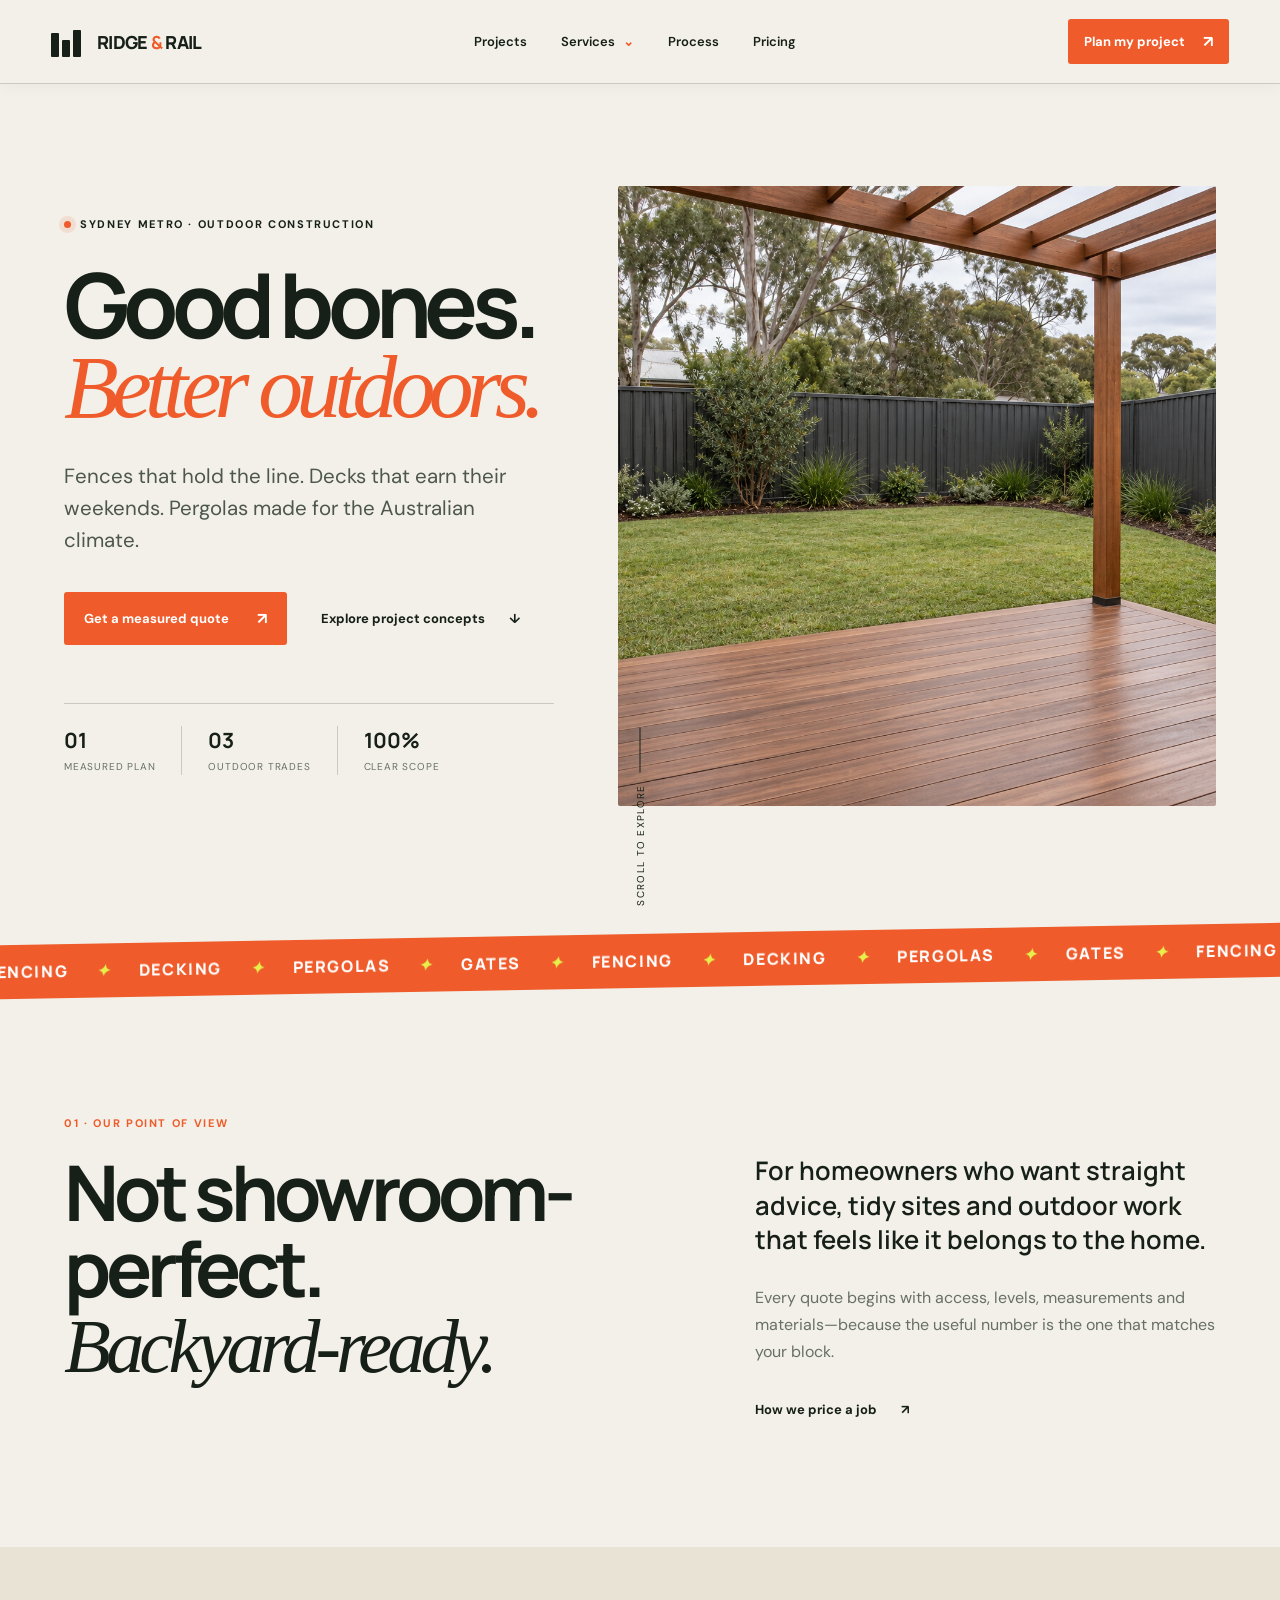
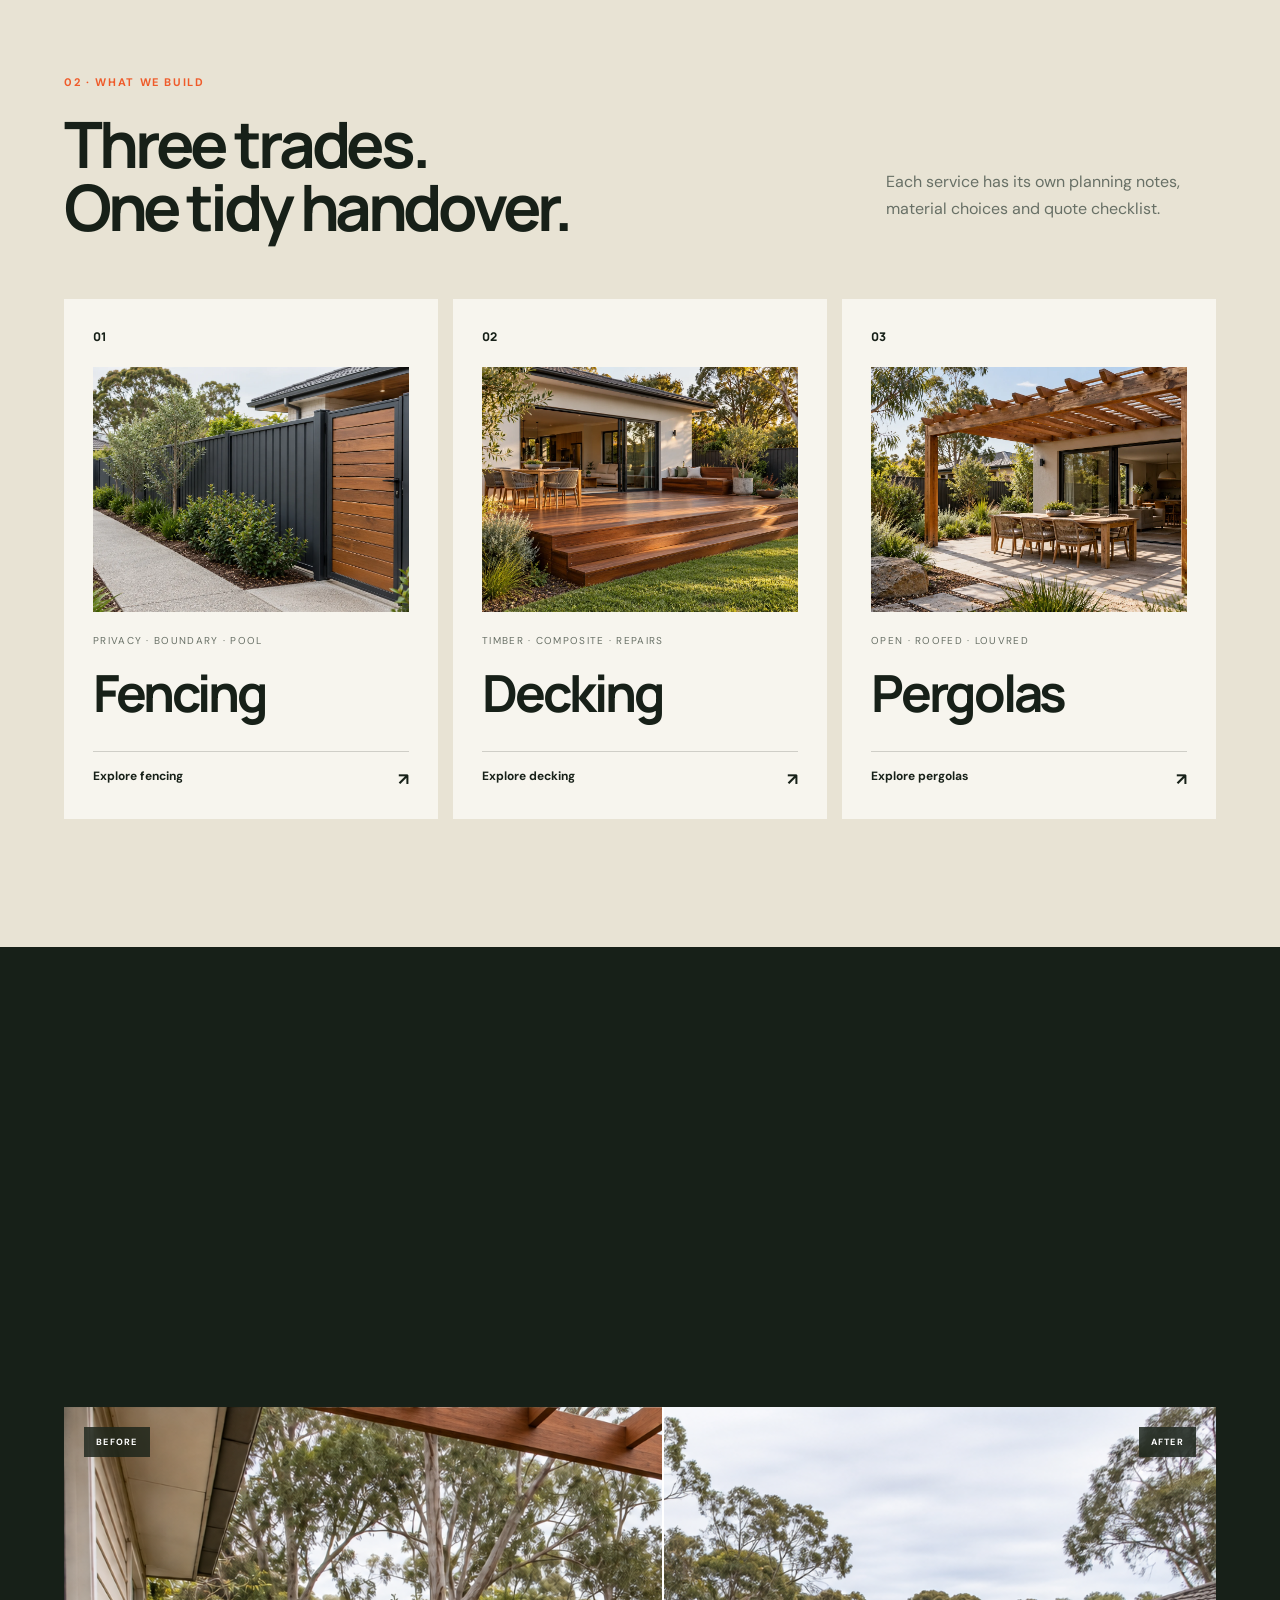
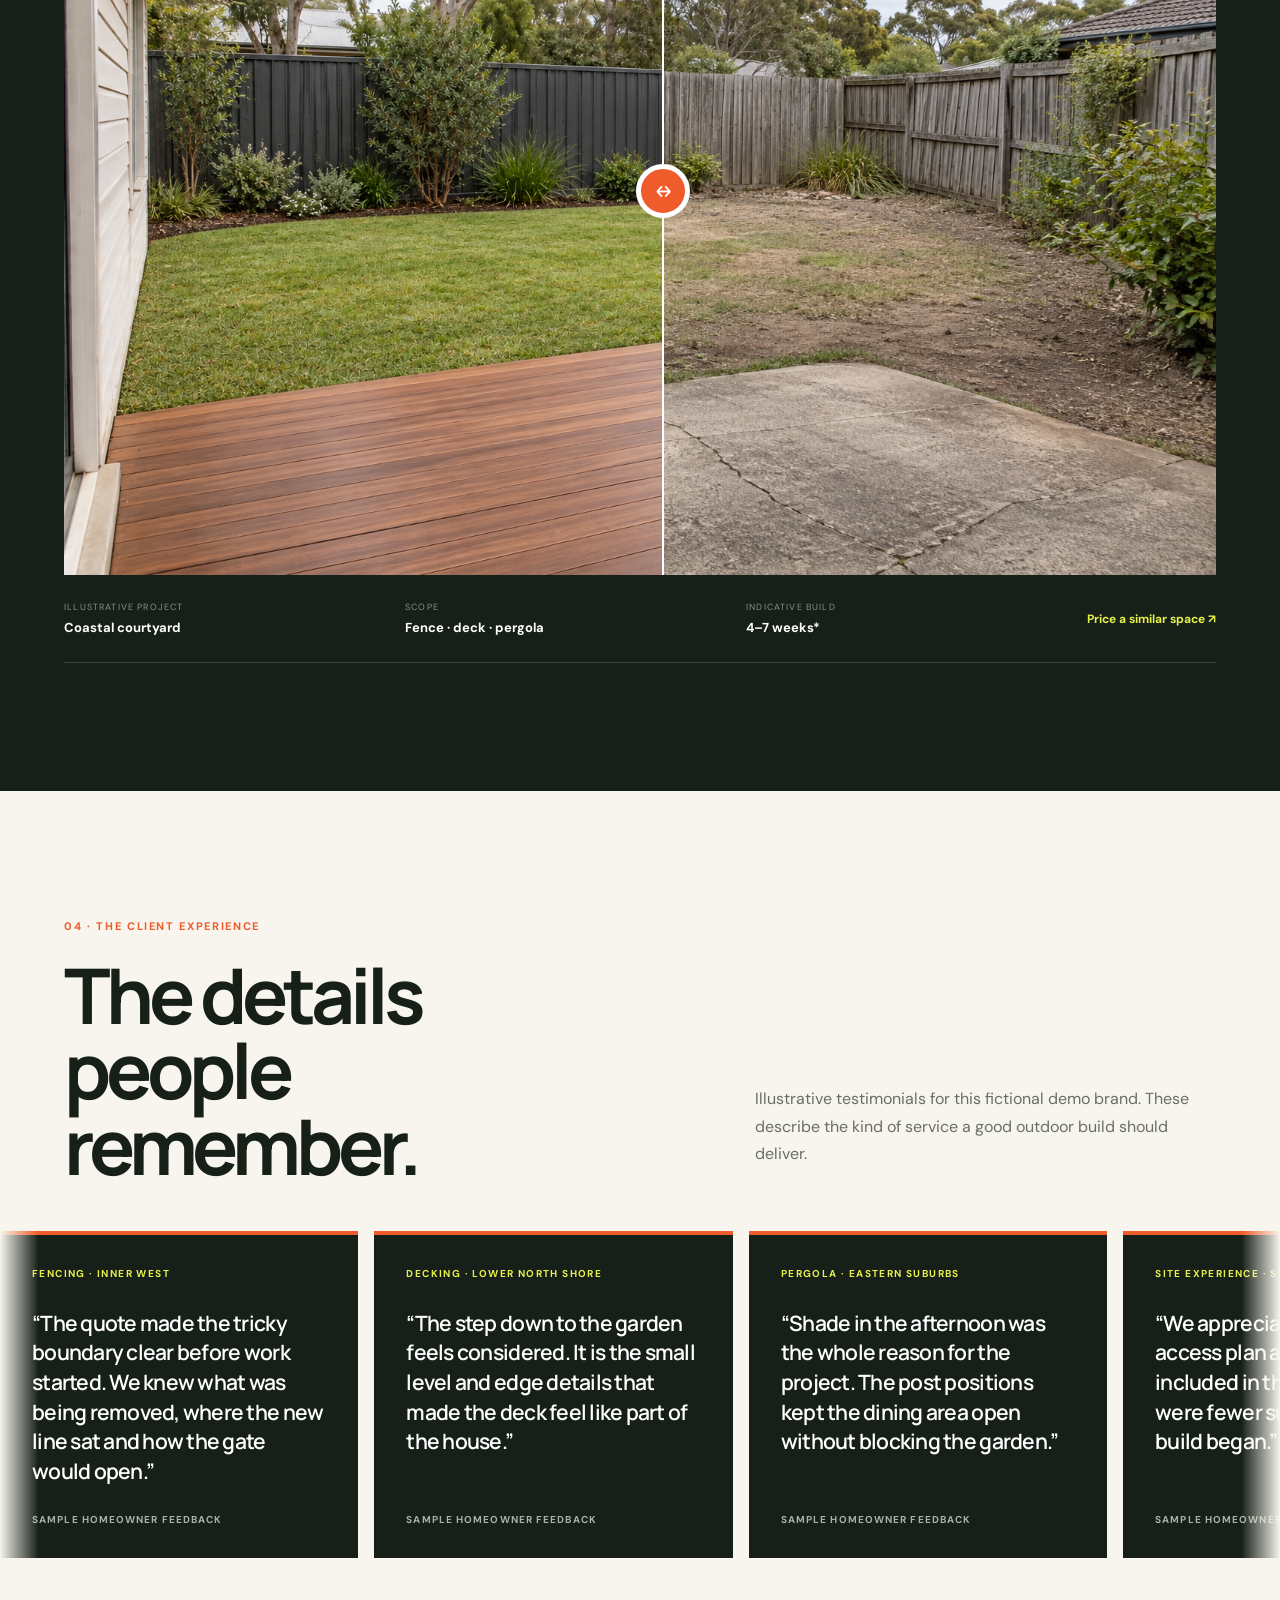
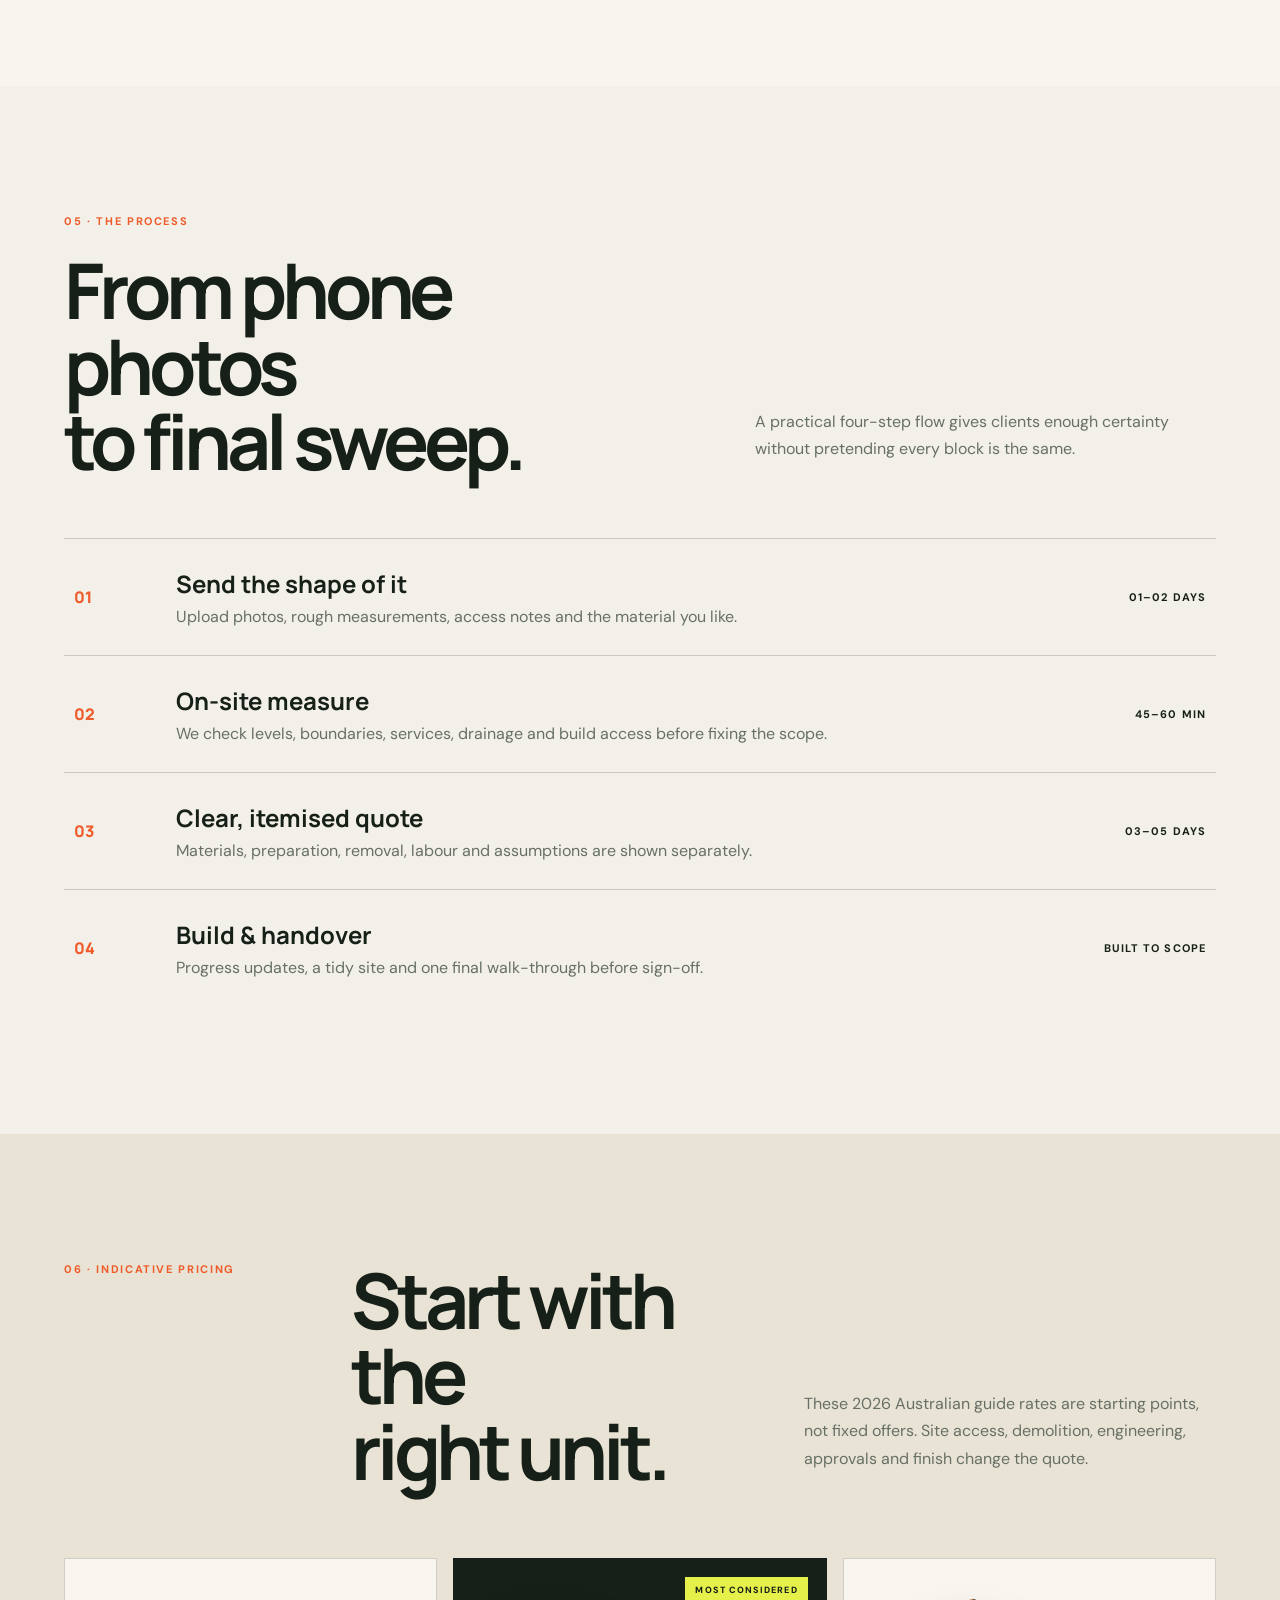
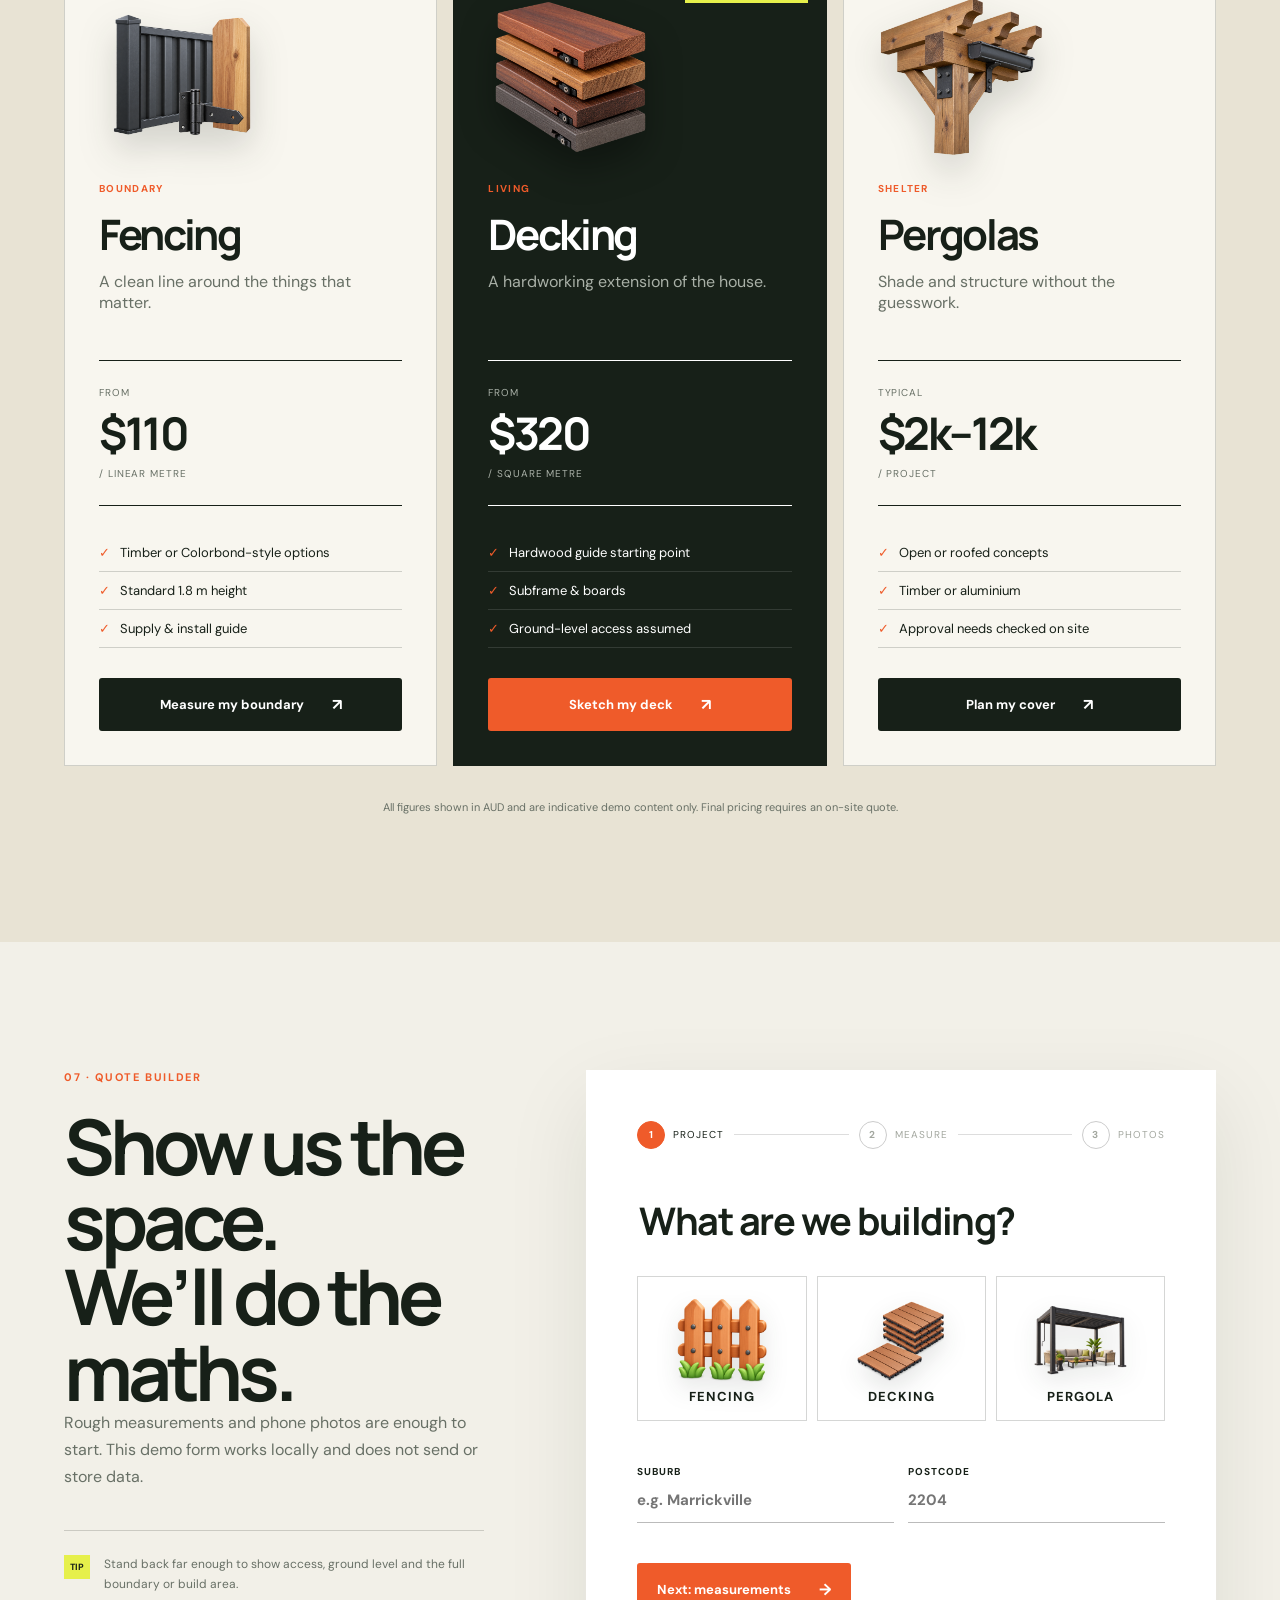
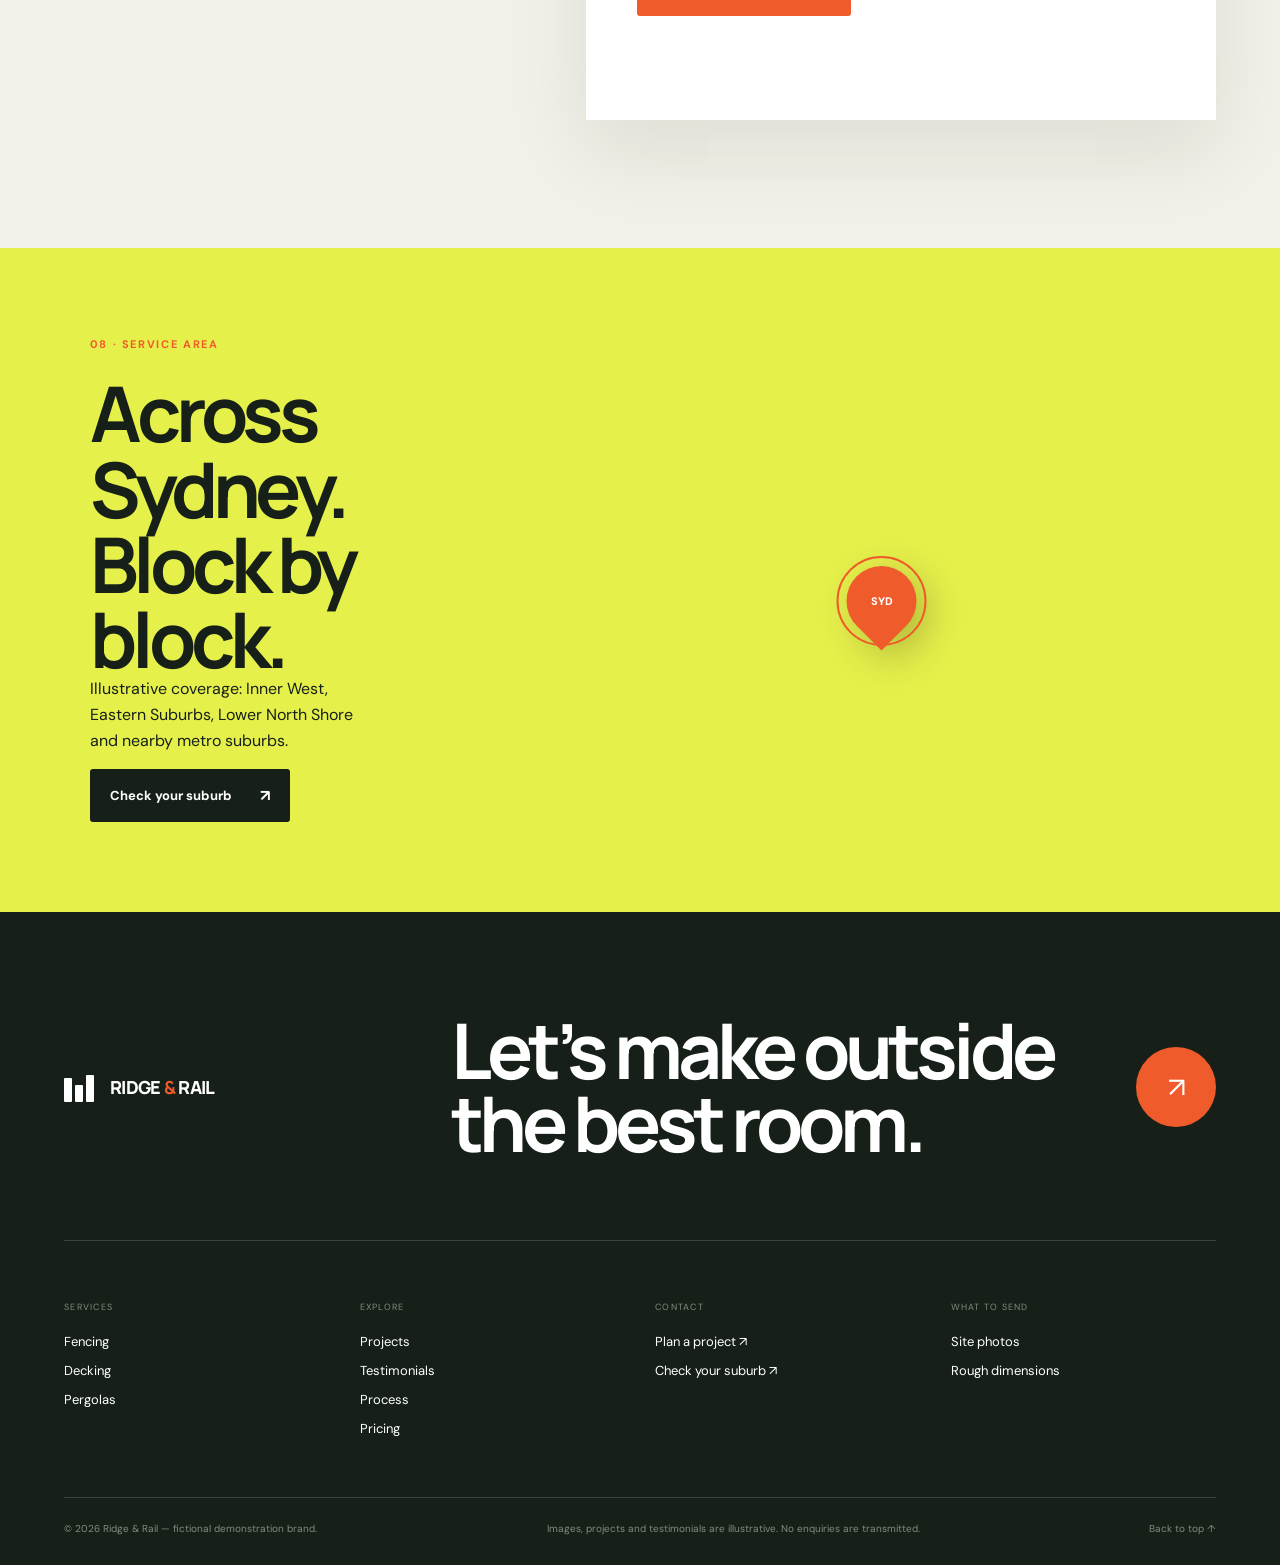
==== index.html @ 6cd7e32c "Publish Ridge and Rail static site" ====
<!doctype html>
<html lang="en-AU">
<head>
  <meta charset="utf-8">
  <meta name="viewport" content="width=device-width, initial-scale=1">
  <meta name="description" content="Ridge & Rail demo website for Australian fencing, decking and pergola contractors.">
  <title>Ridge & Rail — Outdoor Builds, Made Properly</title>
  <link rel="preconnect" href="https://fonts.googleapis.com">
  <link rel="preconnect" href="https://fonts.gstatic.com" crossorigin>
  <link href="https://fonts.googleapis.com/css2?family=DM+Sans:wght@400;500;600;700&family=Manrope:wght@500;600;700;800&display=swap" rel="stylesheet">
  <link rel="stylesheet" href="style.css?v=20261004">
</head>
<body>
  <header class="site-header" id="top">
    <a class="brand" href="#top" aria-label="Ridge and Rail home">
      <span class="brand-mark" aria-hidden="true"><i></i><i></i><i></i></span>
      <span>RIDGE <b>&</b> RAIL</span>
    </a>
    <button class="nav-toggle" type="button" aria-label="Open navigation" aria-expanded="false"><span></span><span></span></button>
    <nav class="main-nav" aria-label="Primary navigation">
      <a href="#work">Projects</a>
      <div class="nav-dropdown">
        <button class="dropdown-toggle" type="button" aria-expanded="false">Services <span>⌄</span></button>
        <div class="dropdown-menu">
          <a href="#services"><small>00</small><span>All services</span></a>
          <a href="services/fencing.html"><small>01</small><span>Fencing</span></a>
          <a href="services/decking.html"><small>02</small><span>Decking</span></a>
          <a href="services/pergolas.html"><small>03</small><span>Pergolas</span></a>
        </div>
      </div>
      <a href="#process">Process</a>
      <a href="#pricing">Pricing</a>
    </nav>
    <a class="button button-small header-cta" href="#quote">Plan my project <span>↗</span></a>
  </header>

  <main>
    <section class="hero section-pad">
      <div class="hero-copy" data-reveal>
        <p class="eyebrow"><span></span> Sydney metro · outdoor construction</p>
        <h1>Good bones.<br><em>Better outdoors.</em></h1>
        <p class="hero-lead">Fences that hold the line. Decks that earn their weekends. Pergolas made for the Australian climate.</p>
        <div class="hero-actions">
          <a class="button" href="#quote">Get a measured quote <span>↗</span></a>
          <a class="text-link" href="#work">Explore project concepts <span>↓</span></a>
        </div>
        <div class="trust-row" aria-label="Demo credentials">
          <div><strong>01</strong><span>measured plan</span></div>
          <div><strong>03</strong><span>outdoor trades</span></div>
          <div><strong>100%</strong><span>clear scope</span></div>
        </div>
      </div>

      <div class="hero-media" data-reveal>
        <img src="assets/backyard-after.png" alt="Finished timber deck, pergola and charcoal fence in an Australian backyard">
      </div>
      <div class="scroll-note" aria-hidden="true">Scroll to explore <i></i></div>
    </section>

    <section class="ticker" aria-label="Services ticker">
      <div class="ticker-track">
        <div class="ticker-group"><span>FENCING</span><i>✦</i><span>DECKING</span><i>✦</i><span>PERGOLAS</span><i>✦</i><span>GATES</span><i>✦</i></div>
        <div class="ticker-group" aria-hidden="true"><span>FENCING</span><i>✦</i><span>DECKING</span><i>✦</i><span>PERGOLAS</span><i>✦</i><span>GATES</span><i>✦</i></div>
        <div class="ticker-group" aria-hidden="true"><span>FENCING</span><i>✦</i><span>DECKING</span><i>✦</i><span>PERGOLAS</span><i>✦</i><span>GATES</span><i>✦</i></div>
        <div class="ticker-group" aria-hidden="true"><span>FENCING</span><i>✦</i><span>DECKING</span><i>✦</i><span>PERGOLAS</span><i>✦</i><span>GATES</span><i>✦</i></div>
        <div class="ticker-group" aria-hidden="true"><span>FENCING</span><i>✦</i><span>DECKING</span><i>✦</i><span>PERGOLAS</span><i>✦</i><span>GATES</span><i>✦</i></div>
        <div class="ticker-group" aria-hidden="true"><span>FENCING</span><i>✦</i><span>DECKING</span><i>✦</i><span>PERGOLAS</span><i>✦</i><span>GATES</span><i>✦</i></div>
      </div>
    </section>

    <section class="intro section-pad" id="about">
      <div class="section-label" data-reveal>01 · Our point of view</div>
      <div class="intro-grid">
        <h2 data-reveal>Not showroom-perfect.<br><em>Backyard-ready.</em></h2>
        <div data-reveal>
          <p class="large-copy">For homeowners who want straight advice, tidy sites and outdoor work that feels like it belongs to the home.</p>
          <p>Every quote begins with access, levels, measurements and materials—because the useful number is the one that matches your block.</p>
          <a class="text-link" href="#process">How we price a job <span>↗</span></a>
        </div>
      </div>
    </section>

    <section class="services section-pad" id="services">
      <div class="section-head" data-reveal>
        <div><span class="section-label">02 · What we build</span><h2>Three trades.<br>One tidy handover.</h2></div>
        <p>Each service has its own planning notes, material choices and quote checklist.</p>
      </div>
      <div class="service-grid">
        <a class="service-card service-fence" href="services/fencing.html" data-reveal>
          <span class="service-number">01</span>
          <img class="service-image" src="assets/detail-fencing-2026.webp" alt="Charcoal steel boundary fence and timber accent gate beside a landscaped path">
          <div><p>Privacy · boundary · pool</p><h3>Fencing</h3><span class="card-link">Explore fencing <b>↗</b></span></div>
        </a>
        <a class="service-card service-deck" href="services/decking.html" data-reveal>
          <span class="service-number">02</span>
          <img class="service-image" src="assets/detail-decking-2026.webp" alt="Finished hardwood deck with broad steps leading to a garden">
          <div><p>Timber · composite · repairs</p><h3>Decking</h3><span class="card-link">Explore decking <b>↗</b></span></div>
        </a>
        <a class="service-card service-pergola" href="services/pergolas.html" data-reveal>
          <span class="service-number">03</span>
          <img class="service-image" src="assets/detail-pergolas-2026.webp" alt="Open timber pergola shading an outdoor dining terrace">
          <div><p>Open · roofed · louvred</p><h3>Pergolas</h3><span class="card-link">Explore pergolas <b>↗</b></span></div>
        </a>
      </div>
    </section>

    <section class="transformation section-pad" id="work">
      <div class="section-head light" data-reveal>
        <div><span class="section-label">03 · Drag to compare</span><h2>One block.<br>More living.</h2></div>
        <p>Choose a project, then drag the handle to compare the same viewpoint.</p>
      </div>
      <div class="project-tabs" role="tablist" aria-label="Choose a transformation project" data-reveal>
        <button class="active" type="button" role="tab" aria-selected="true" data-project="0" data-before="assets/backyard-before.png" data-after="assets/backyard-after.png" data-before-alt="Backyard before outdoor renovation" data-after-alt="Backyard after new deck, pergola and fence" data-title="Coastal courtyard" data-scope="Fence · deck · pergola" data-time="4–7 weeks*"><span>01</span>Coastal courtyard</button>
        <button type="button" role="tab" aria-selected="false" data-project="1" data-before="assets/courtyard-before.png" data-after="assets/courtyard-after.png" data-before-alt="Narrow side courtyard before renovation" data-after-alt="Narrow side courtyard after a deck, pergola and new fence" data-title="Narrow-lot retreat" data-scope="Deck · fence · pergola" data-time="3–5 weeks*"><span>02</span>Narrow-lot retreat</button>
        <button type="button" role="tab" aria-selected="false" data-project="2" data-before="assets/front-boundary-before.png" data-after="assets/front-boundary-after.png" data-before-alt="Tired front boundary before renovation" data-after-alt="Front boundary after a new slat fence, timber gate and entry arbour" data-title="Front boundary reset" data-scope="Fence · gate · entry arbour" data-time="2–4 weeks*"><span>03</span>Front boundary reset</button>
      </div>
      <div class="compare" data-compare data-reveal style="--position:52%" role="group" aria-label="Before and after project comparison">
        <img class="compare-before" src="assets/backyard-before.png" alt="Backyard before outdoor renovation">
        <div class="compare-after"><img src="assets/backyard-after.png" alt="Backyard after new deck, pergola and fence"></div>
        <span class="compare-label before-label">Before</span>
        <span class="compare-label after-label">After</span>
        <div class="compare-line" aria-hidden="true"><span>↔</span></div>
        <input type="range" min="0" max="100" value="52" aria-label="Move to compare before and after images">
      </div>
      <div class="project-meta" data-reveal>
        <div><span>Illustrative project</span><strong data-project-title>Coastal courtyard</strong></div>
        <div><span>Scope</span><strong data-project-scope>Fence · deck · pergola</strong></div>
        <div><span>Indicative build</span><strong data-project-time>4–7 weeks*</strong></div>
        <a href="#quote">Price a similar space ↗</a>
      </div>
    </section>

    <section class="testimonials section-pad" id="testimonials" aria-labelledby="testimonials-title">
      <div class="section-head" data-reveal>
        <div><span class="section-label">04 · The client experience</span><h2 id="testimonials-title">The details people<br>remember.</h2></div>
        <p>Illustrative testimonials for this fictional demo brand. These describe the kind of service a good outdoor build should deliver.</p>
      </div>
      <div class="testimonial-window" data-reveal>
        <div class="testimonial-track">
          <div class="testimonial-group">
            <article class="testimonial-card"><span>Fencing · Inner West</span><blockquote>“The quote made the tricky boundary clear before work started. We knew what was being removed, where the new line sat and how the gate would open.”</blockquote><b>Sample homeowner feedback</b></article>
            <article class="testimonial-card"><span>Decking · Lower North Shore</span><blockquote>“The step down to the garden feels considered. It is the small level and edge details that made the deck feel like part of the house.”</blockquote><b>Sample homeowner feedback</b></article>
            <article class="testimonial-card"><span>Pergola · Eastern Suburbs</span><blockquote>“Shade in the afternoon was the whole reason for the project. The post positions kept the dining area open without blocking the garden.”</blockquote><b>Sample homeowner feedback</b></article>
            <article class="testimonial-card"><span>Site experience · Sydney</span><blockquote>“We appreciated having the access plan and clean-up included in the scope. There were fewer surprises once the build began.”</blockquote><b>Sample homeowner feedback</b></article>
          </div>
          <div class="testimonial-group" aria-hidden="true">
            <article class="testimonial-card"><span>Fencing · Inner West</span><blockquote>“The quote made the tricky boundary clear before work started. We knew what was being removed, where the new line sat and how the gate would open.”</blockquote><b>Sample homeowner feedback</b></article>
            <article class="testimonial-card"><span>Decking · Lower North Shore</span><blockquote>“The step down to the garden feels considered. It is the small level and edge details that made the deck feel like part of the house.”</blockquote><b>Sample homeowner feedback</b></article>
            <article class="testimonial-card"><span>Pergola · Eastern Suburbs</span><blockquote>“Shade in the afternoon was the whole reason for the project. The post positions kept the dining area open without blocking the garden.”</blockquote><b>Sample homeowner feedback</b></article>
            <article class="testimonial-card"><span>Site experience · Sydney</span><blockquote>“We appreciated having the access plan and clean-up included in the scope. There were fewer surprises once the build began.”</blockquote><b>Sample homeowner feedback</b></article>
          </div>
        </div>
      </div>
    </section>

    <section class="process section-pad" id="process">
      <div class="section-head" data-reveal>
        <div><span class="section-label">05 · The process</span><h2>From phone photos<br>to final sweep.</h2></div>
        <p>A practical four-step flow gives clients enough certainty without pretending every block is the same.</p>
      </div>
      <ol class="process-list">
        <li data-reveal><span>01</span><div><h3>Send the shape of it</h3><p>Upload photos, rough measurements, access notes and the material you like.</p></div><b>01–02 days</b></li>
        <li data-reveal><span>02</span><div><h3>On-site measure</h3><p>We check levels, boundaries, services, drainage and build access before fixing the scope.</p></div><b>45–60 min</b></li>
        <li data-reveal><span>03</span><div><h3>Clear, itemised quote</h3><p>Materials, preparation, removal, labour and assumptions are shown separately.</p></div><b>03–05 days</b></li>
        <li data-reveal><span>04</span><div><h3>Build & handover</h3><p>Progress updates, a tidy site and one final walk-through before sign-off.</p></div><b>Built to scope</b></li>
      </ol>
    </section>

    <section class="pricing section-pad" id="pricing">
      <div class="pricing-intro" data-reveal>
        <span class="section-label">06 · Indicative pricing</span>
        <h2>Start with the<br>right unit.</h2>
        <p>These 2026 Australian guide rates are starting points, not fixed offers. Site access, demolition, engineering, approvals and finish change the quote.</p>
      </div>
      <div class="price-grid">
        <article class="price-card" data-reveal>
          <img class="price-image" src="assets/price-fencing.png" alt="Steel and timber fencing material samples">
          <p class="plan-kicker">Boundary</p><h3>Fencing</h3><p class="plan-note">A clean line around the things that matter.</p>
          <div class="price"><small>from</small><strong>$110</strong><span>/ linear metre</span></div>
          <ul><li>Timber or Colorbond-style options</li><li>Standard 1.8 m height</li><li>Supply & install guide</li></ul>
          <a class="button button-dark" href="#quote">Measure my boundary <span>↗</span></a>
        </article>
        <article class="price-card featured" data-reveal>
          <div class="popular">Most considered</div>
          <img class="price-image" src="assets/price-decking.png" alt="Stacked hardwood and composite decking samples">
          <p class="plan-kicker">Living</p><h3>Decking</h3><p class="plan-note">A hardworking extension of the house.</p>
          <div class="price"><small>from</small><strong>$320</strong><span>/ square metre</span></div>
          <ul><li>Hardwood guide starting point</li><li>Subframe & boards</li><li>Ground-level access assumed</li></ul>
          <a class="button" href="#quote">Sketch my deck <span>↗</span></a>
        </article>
        <article class="price-card" data-reveal>
          <img class="price-image" src="assets/price-pergola.png" alt="Timber pergola joint and gutter detail">
          <p class="plan-kicker">Shelter</p><h3>Pergolas</h3><p class="plan-note">Shade and structure without the guesswork.</p>
          <div class="price"><small>typical</small><strong>$2k–12k</strong><span>/ project</span></div>
          <ul><li>Open or roofed concepts</li><li>Timber or aluminium</li><li>Approval needs checked on site</li></ul>
          <a class="button button-dark" href="#quote">Plan my cover <span>↗</span></a>
        </article>
      </div>
      <p class="pricing-footnote">All figures shown in AUD and are indicative demo content only. Final pricing requires an on-site quote.</p>
    </section>

    <section class="quote section-pad" id="quote">
      <div class="quote-copy" data-reveal>
        <span class="section-label">07 · Quote builder</span>
        <h2>Show us the space.<br>We’ll do the maths.</h2>
        <p>Rough measurements and phone photos are enough to start. This demo form works locally and does not send or store data.</p>
        <div class="quote-tip"><span>TIP</span><p>Stand back far enough to show access, ground level and the full boundary or build area.</p></div>
      </div>
      <form class="quote-form" data-multistep novalidate>
        <div class="form-progress"><button type="button" class="active" data-go="0"><b>1</b><span>Project</span></button><i></i><button type="button" data-go="1"><b>2</b><span>Measure</span></button><i></i><button type="button" data-go="2"><b>3</b><span>Photos</span></button></div>
        <fieldset class="form-step active" data-step="0">
          <legend>What are we building?</legend>
          <div class="choice-grid">
            <label><input type="checkbox" name="service" value="Fencing"><img class="choice-icon" src="assets/choice-fencing.png" alt=""><b>Fencing</b></label>
            <label><input type="checkbox" name="service" value="Decking"><img class="choice-icon" src="assets/choice-decking.png" alt=""><b>Decking</b></label>
            <label><input type="checkbox" name="service" value="Pergola"><img class="choice-icon" src="assets/choice-pergola.png" alt=""><b>Pergola</b></label>
          </div>
          <div class="field-row"><label>Suburb<input type="text" name="suburb" placeholder="e.g. Marrickville"></label><label>Postcode<input type="text" name="postcode" inputmode="numeric" placeholder="2204"></label></div>
          <button class="button next-step" type="button">Next: measurements <span>→</span></button>
        </fieldset>
        <fieldset class="form-step" data-step="1">
          <legend>Rough dimensions are perfect.</legend>
          <div class="field-row"><label>Length<input type="number" name="length" min="0" placeholder="12"><small>metres</small></label><label>Width / height<input type="number" name="width" min="0" placeholder="4"><small>metres</small></label></div>
          <label>Site access<select name="access"><option>Choose one</option><option>Clear side access</option><option>Narrow side access</option><option>Through the home</option><option>Not sure</option></select></label>
          <div class="form-actions"><button class="back-step" type="button">← Back</button><button class="button next-step" type="button">Next: photos <span>→</span></button></div>
        </fieldset>
        <fieldset class="form-step" data-step="2">
          <legend>Add photos & contact details.</legend>
          <label class="dropzone"><input type="file" accept="image/*" multiple data-upload><span>＋</span><b>Drop site photos here</b><small>or tap to browse · JPG/PNG</small></label>
          <div class="upload-preview" aria-live="polite"></div>
          <div class="field-row"><label>Name<input type="text" name="name" placeholder="Your name"></label><label>Phone<input type="tel" name="phone" placeholder="04xx xxx xxx"></label></div>
          <label>Email<input type="email" name="email" placeholder="name@email.com"></label>
          <label>Anything we should know?<textarea name="notes" rows="3" placeholder="Old fence removal, preferred material, timing…"></textarea></label>
          <div class="form-actions"><button class="back-step" type="button">← Back</button><button class="button" type="submit">Build my quote brief <span>↗</span></button></div>
        </fieldset>
        <div class="form-success" hidden><span>✓</span><h3>Quote brief ready.</h3><p>In a live website this would route the photos and measurements to the contractor’s inbox or CRM.</p><button type="button" class="text-link reset-form">Start another <span>↗</span></button></div>
      </form>
    </section>

    <section class="map-strip" aria-label="Demo service area map">
      <div class="map-copy"><span class="section-label">08 · Service area</span><h2>Across Sydney.<br>Block by block.</h2><p>Illustrative coverage: Inner West, Eastern Suburbs, Lower North Shore and nearby metro suburbs.</p><a class="button button-dark" href="#quote">Check your suburb <span>↗</span></a></div>
      <iframe title="Map of Sydney, New South Wales" src="https://www.openstreetmap.org/export/embed.html?bbox=150.858%2C-34.025%2C151.315%2C-33.705&amp;layer=mapnik&amp;marker=-33.8688%2C151.2093" loading="lazy"></iframe>
      <div class="map-pin" aria-hidden="true"><i></i><span>SYD</span></div>
    </section>
  </main>

  <footer>
    <div class="footer-top"><a class="brand footer-brand" href="#top"><span class="brand-mark"><i></i><i></i><i></i></span><span>RIDGE <b>&</b> RAIL</span></a><h2>Let’s make outside<br>the best room.</h2><a class="round-link" href="#quote" aria-label="Start a quote">↗</a></div>
    <div class="footer-grid"><div><span>Services</span><a href="services/fencing.html">Fencing</a><a href="services/decking.html">Decking</a><a href="services/pergolas.html">Pergolas</a></div><div><span>Explore</span><a href="#work">Projects</a><a href="#testimonials">Testimonials</a><a href="#process">Process</a><a href="#pricing">Pricing</a></div><div><span>Contact</span><a href="#quote">Plan a project ↗</a><a href="#quote">Check your suburb ↗</a></div><div><span>What to send</span><a href="#quote">Site photos</a><a href="#quote">Rough dimensions</a></div></div>
    <div class="footer-bottom"><p>© 2026 Ridge & Rail — fictional demonstration brand.</p><p>Images, projects and testimonials are illustrative. No enquiries are transmitted.</p><a href="#top">Back to top ↑</a></div>
  </footer>
  <script src="script.js?v=20261004"></script>
</body>
</html>
---- style.css ----
:root{--ink:#172018;--paper:#f2f0e8;--cream:#e8e3d4;--orange:#ef5b2a;--yellow:#e6f04b;--muted:#687066;--line:rgba(23,32,24,.18);--display:'Manrope',sans-serif;--body:'DM Sans',sans-serif}
*{box-sizing:border-box}html{scroll-behavior:smooth}body{margin:0;background:var(--paper);color:var(--ink);font-family:var(--body);overflow-x:hidden}body::selection{background:var(--yellow);color:var(--ink)}a{color:inherit;text-decoration:none}button,input,select,textarea{font:inherit}img{display:block;max-width:100%}.demo-ribbon{height:30px;display:grid;place-items:center;background:var(--ink);color:#fff;font-size:10px;letter-spacing:.16em;text-transform:uppercase}.site-header{height:84px;padding:0 clamp(20px,4vw,64px);display:flex;align-items:center;justify-content:space-between;border-bottom:1px solid var(--line);position:relative;z-index:30;background:rgba(242,240,232,.92);backdrop-filter:blur(14px)}.brand{display:flex;align-items:center;gap:12px;font-family:var(--display);font-size:18px;font-weight:800;letter-spacing:-.04em}.brand b{color:var(--orange)}.brand-mark{width:34px;height:30px;display:flex;align-items:flex-end;gap:3px}.brand-mark i{display:block;width:8px;background:var(--ink);border-radius:1px}.brand-mark i:nth-child(1){height:24px}.brand-mark i:nth-child(2){height:17px}.brand-mark i:nth-child(3){height:27px}.main-nav{display:flex;gap:34px;font-size:13px;font-weight:600}.main-nav a{position:relative}.main-nav a::after{content:"";position:absolute;height:1px;left:0;right:100%;bottom:-6px;background:currentColor;transition:.3s}.main-nav a:hover::after{right:0}.button{border:0;display:inline-flex;align-items:center;justify-content:center;gap:28px;background:var(--orange);color:#fff;padding:16px 20px;border-radius:3px;font-weight:700;font-size:13px;cursor:pointer;transition:transform .25s,box-shadow .25s,background .25s}.button span{font-size:16px}.button:hover{transform:translateY(-3px);box-shadow:0 12px 30px rgba(239,91,42,.2)}.button-small{padding:12px 16px;gap:18px}.button-dark{background:var(--ink)}.text-link{display:inline-flex;gap:24px;align-items:center;font-weight:700;font-size:13px;border:0;background:none;cursor:pointer;padding:0}.text-link span{transition:transform .25s}.text-link:hover span{transform:translate(4px,-2px)}.nav-toggle{display:none}.section-pad{padding:clamp(80px,10vw,150px) clamp(20px,5vw,80px)}.hero{min-height:calc(100svh - 114px);display:grid;grid-template-columns:.9fr 1.1fr;gap:5vw;position:relative;padding-top:clamp(60px,8vw,120px)}.hero-copy{align-self:center;max-width:660px}.eyebrow,.section-label{font-size:11px;text-transform:uppercase;letter-spacing:.15em;font-weight:700}.eyebrow{display:flex;align-items:center;gap:9px}.eyebrow span{width:7px;height:7px;background:var(--orange);border-radius:50%;box-shadow:0 0 0 5px rgba(239,91,42,.12)}h1,h2,h3,p{margin-top:0}h1,h2,h3{font-family:var(--display)}h1{font-size:clamp(54px,7vw,112px);line-height:.88;letter-spacing:-.075em;margin:34px 0}h1 em,h2 em{font-family:Georgia,serif;font-weight:400}h1 em{color:var(--orange)}.hero-lead{max-width:530px;font-size:clamp(17px,1.6vw,22px);line-height:1.55;color:#4e574d}.hero-actions{display:flex;align-items:center;gap:34px;margin-top:36px}.trust-row{display:flex;margin-top:58px;border-top:1px solid var(--line);padding-top:22px}.trust-row div{padding-right:26px;margin-right:26px;border-right:1px solid var(--line)}.trust-row div:last-child{border:0}.trust-row strong{font-family:var(--display);font-size:21px;display:block}.trust-row span{font-size:10px;text-transform:uppercase;letter-spacing:.08em;color:var(--muted)}.hero-media{position:relative;min-height:620px}.hero-media>img{width:100%;height:100%;object-fit:cover;border-radius:2px;filter:saturate(.88)}.video-placeholder{position:absolute;left:-42px;bottom:28px;width:min(360px,70%);background:var(--ink);color:#fff;padding:18px;display:grid;grid-template-columns:auto 1fr auto;gap:14px;align-items:center;box-shadow:0 25px 70px rgba(0,0,0,.28)}.video-placeholder .pulse-dot{width:8px;height:8px;background:var(--yellow);border-radius:50%;animation:pulse 2s infinite}.video-placeholder b,.video-placeholder small{display:block}.video-placeholder b{font-size:11px;letter-spacing:.14em}.video-placeholder small{font-size:10px;color:#a9b0a7;margin-top:4px}.video-placeholder button{border:1px solid rgba(255,255,255,.3);background:transparent;color:#fff;width:38px;height:38px;border-radius:50%;cursor:pointer}.hero-stamp{position:absolute;right:-25px;top:40px;background:var(--yellow);width:105px;height:105px;border-radius:50%;display:grid;place-items:center;transform:rotate(8deg);box-shadow:0 12px 30px rgba(0,0,0,.12)}.hero-stamp span{font-size:8px;letter-spacing:.14em;position:absolute;top:20px}.hero-stamp b{font-size:33px;letter-spacing:-.08em}.scroll-note{position:absolute;left:50%;bottom:22px;display:flex;align-items:center;gap:12px;font-size:10px;text-transform:uppercase;letter-spacing:.13em;transform:rotate(-90deg);transform-origin:left}.scroll-note i{width:45px;height:1px;background:var(--ink)}@keyframes pulse{50%{box-shadow:0 0 0 8px rgba(230,240,75,.15)}}.ticker{background:var(--orange);color:#fff;overflow:hidden;padding:16px 0;transform:rotate(-1deg);width:102%;margin-left:-1%}.ticker-track{white-space:nowrap;width:max-content;display:flex;gap:28px;align-items:center;animation:ticker 22s linear infinite;font-family:var(--display);font-size:16px;font-weight:800;letter-spacing:.1em}.ticker-track i{color:var(--yellow)}@keyframes ticker{to{transform:translateX(-50%)}}.section-label{display:block;color:var(--orange);margin-bottom:24px}.intro-grid,.section-head{display:grid;grid-template-columns:1.1fr .9fr;gap:10vw}.intro h2,.section-head h2,.quote h2,.pricing h2,.map-strip h2{font-size:clamp(44px,6vw,86px);line-height:.98;letter-spacing:-.065em;margin:0}.large-copy{font-family:var(--display);font-weight:600;font-size:clamp(21px,2vw,29px);line-height:1.35}.intro-grid>div>p:not(.large-copy),.section-head>p,.pricing-intro>p,.quote-copy>p{color:var(--muted);line-height:1.7;max-width:580px}.intro-grid .text-link{margin-top:20px}.services{background:var(--cream)}.section-head{align-items:end;margin-bottom:60px}.section-head>p{justify-self:end}.service-grid{display:grid;grid-template-columns:repeat(3,1fr);gap:15px}.service-card{min-height:520px;background:#f7f5ee;padding:28px;display:flex;flex-direction:column;justify-content:space-between;position:relative;overflow:hidden;border:1px solid transparent;transition:.35s}.service-card:hover{transform:translateY(-8px);border-color:var(--orange);box-shadow:0 25px 60px rgba(23,32,24,.1)}.service-number{font-family:var(--display);font-size:12px;font-weight:800}.service-card p{font-size:10px;text-transform:uppercase;letter-spacing:.13em;color:var(--muted)}.service-card h3{font-size:clamp(38px,4vw,60px);letter-spacing:-.06em;margin:0 0 24px}.card-link{display:flex;justify-content:space-between;border-top:1px solid var(--line);padding-top:16px;font-size:12px;font-weight:700}.card-link b{font-size:17px}.service-art{height:210px;display:flex;align-items:flex-end;justify-content:center;gap:6px;perspective:600px}.service-art i{width:13%;height:85%;background:var(--ink);box-shadow:inset 2px 0 rgba(255,255,255,.16);transform:rotateY(-10deg);transition:.35s}.service-card:hover .service-art i:nth-child(even){transform:rotateY(10deg) translateY(-8px)}.deck-art{align-items:center;transform:rotate(-10deg)}.deck-art i{width:18%;height:160px;background:#a35f33}.pergola-art{position:relative;align-items:flex-start;gap:16px}.pergola-art i{width:8%;height:180px;background:#87502c}.pergola-art i:last-child{position:absolute;top:0;width:75%;height:18px;transform:rotate(0)}.transformation{background:var(--ink);color:#fff}.section-head.light>p{color:#aab1a8}.compare{position:relative;aspect-ratio:16/9;max-height:760px;overflow:hidden;background:#333;user-select:none}.compare img{width:100%;height:100%;object-fit:cover}.compare-before{position:absolute;inset:0}.compare-after{position:absolute;inset:0;clip-path:inset(0 calc(100% - var(--position)) 0 0)}.compare-line{position:absolute;left:var(--position);top:0;bottom:0;width:2px;background:white;transform:translateX(-1px);pointer-events:none}.compare-line span{position:absolute;top:50%;left:50%;width:54px;height:54px;background:var(--orange);border:5px solid #fff;border-radius:50%;display:grid;place-items:center;transform:translate(-50%,-50%);font-weight:700}.compare input{position:absolute;inset:0;width:100%;height:100%;opacity:0;cursor:ew-resize}.compare-label{position:absolute;top:20px;background:rgba(23,32,24,.78);backdrop-filter:blur(8px);padding:9px 12px;text-transform:uppercase;font-size:9px;letter-spacing:.14em;font-weight:700}.before-label{left:20px}.after-label{right:20px}.project-meta{display:grid;grid-template-columns:repeat(3,1fr) auto;gap:24px;align-items:center;padding:26px 0;border-bottom:1px solid rgba(255,255,255,.16)}.project-meta span,.project-meta strong{display:block}.project-meta span{font-size:9px;text-transform:uppercase;letter-spacing:.13em;color:#899086;margin-bottom:6px}.project-meta strong{font-size:13px}.project-meta a{color:var(--yellow);font-size:12px;font-weight:700}.process-list{list-style:none;padding:0;margin:10px 0 0}.process-list li{display:grid;grid-template-columns:70px 1fr auto;gap:32px;align-items:center;border-top:1px solid var(--line);padding:28px 10px;transition:.3s}.process-list li:hover{padding-left:25px;background:var(--cream)}.process-list>li>span{font-family:var(--display);font-weight:800;color:var(--orange)}.process-list h3{font-size:24px;margin:0 0 6px}.process-list p{color:var(--muted);margin:0}.process-list li>b{font-size:11px;text-transform:uppercase;letter-spacing:.1em}.pricing{background:var(--cream)}.pricing-intro{display:grid;grid-template-columns:.6fr 1fr 1fr;gap:40px;align-items:end;margin-bottom:70px}.pricing-intro .section-label{align-self:start}.price-grid{display:grid;grid-template-columns:repeat(3,1fr);gap:16px;align-items:stretch}.price-card{background:#f8f6ef;padding:34px;min-height:620px;display:flex;flex-direction:column;position:relative;border:1px solid var(--line)}.price-card.featured{background:var(--ink);color:#fff;transform:translateY(-16px);border-color:var(--ink)}.popular{position:absolute;top:18px;right:18px;background:var(--yellow);color:var(--ink);padding:7px 10px;font-size:9px;text-transform:uppercase;letter-spacing:.12em;font-weight:800}.price-icon{height:120px;margin-bottom:32px;display:flex;gap:5px;align-items:flex-end}.price-icon i{display:block;background:var(--orange)}.fence-icon i{width:22px;height:100px}.fence-icon i:nth-child(2){height:78px}.deck-icon{align-items:center}.deck-icon i{height:22px;width:100px;transform:rotate(-12deg)}.roof-icon{align-items:flex-start;position:relative}.roof-icon i{height:12px;width:120px}.roof-icon i:last-child{height:90px;width:12px;position:absolute;left:20px;top:5px}.plan-kicker{font-size:10px;text-transform:uppercase;letter-spacing:.13em;color:var(--orange);font-weight:700}.price-card h3{font-size:42px;letter-spacing:-.055em;margin:0 0 8px}.plan-note{color:var(--muted);min-height:45px}.featured .plan-note{color:#a9b0a7}.price{margin:28px 0;padding:25px 0;border-top:1px solid currentColor;border-bottom:1px solid currentColor}.price small,.price span{display:block;color:var(--muted);font-size:10px;text-transform:uppercase;letter-spacing:.09em}.featured .price small,.featured .price span{color:#a9b0a7}.price strong{font-family:var(--display);display:block;font-size:45px;letter-spacing:-.055em;margin:3px 0}.price-card ul{list-style:none;padding:0;margin:0 0 30px;flex:1}.price-card li{font-size:13px;padding:10px 0;border-bottom:1px solid var(--line)}.featured li{border-color:rgba(255,255,255,.12)}.price-card li::before{content:"✓";color:var(--orange);margin-right:10px}.pricing-footnote{text-align:center;color:var(--muted);font-size:11px;margin:34px auto 0}.quote{display:grid;grid-template-columns:.8fr 1.2fr;gap:8vw}.quote-tip{display:grid;grid-template-columns:auto 1fr;gap:14px;border-top:1px solid var(--line);padding-top:24px;margin-top:40px}.quote-tip span{background:var(--yellow);font-size:9px;font-weight:800;height:max-content;padding:6px}.quote-tip p{font-size:12px;color:var(--muted);line-height:1.6}.quote-form{background:#fff;padding:clamp(24px,4vw,54px);box-shadow:0 30px 80px rgba(23,32,24,.09);min-height:650px}.form-progress{display:flex;align-items:center;margin-bottom:45px}.form-progress button{border:0;background:none;padding:0;display:flex;align-items:center;gap:8px;color:#a3a79f;font-size:10px;text-transform:uppercase;letter-spacing:.1em}.form-progress button b{width:28px;height:28px;border:1px solid #ccc;border-radius:50%;display:grid;place-items:center}.form-progress button.active{color:var(--ink)}.form-progress button.active b{background:var(--orange);border-color:var(--orange);color:#fff}.form-progress i{height:1px;background:#ddd;flex:1;margin:0 10px}.form-step{display:none;border:0;padding:0;margin:0}.form-step.active{display:block;animation:formIn .35s ease}.form-step legend{font-family:var(--display);font-size:clamp(26px,3vw,38px);font-weight:700;letter-spacing:-.04em;margin-bottom:30px}@keyframes formIn{from{opacity:0;transform:translateX(20px)}}.choice-grid{display:grid;grid-template-columns:repeat(3,1fr);gap:10px;margin-bottom:26px}.choice-grid label{border:1px solid var(--line);padding:22px;cursor:pointer;display:flex;flex-direction:column;gap:14px;transition:.2s}.choice-grid label:has(input:checked){border-color:var(--orange);background:#fff5f0;box-shadow:inset 0 0 0 1px var(--orange)}.choice-grid input{position:absolute;opacity:0}.choice-grid span{font-size:25px}.choice-grid b{font-size:13px}.field-row{display:grid;grid-template-columns:1fr 1fr;gap:14px}.quote-form label:not(.dropzone){display:block;font-size:10px;text-transform:uppercase;letter-spacing:.1em;font-weight:700;margin-bottom:18px;position:relative}.quote-form input:not([type=file]),.quote-form select,.quote-form textarea{width:100%;border:0;border-bottom:1px solid #bbb;background:transparent;padding:12px 0;outline:0;text-transform:none;letter-spacing:0;font-size:15px}.quote-form input:focus,.quote-form select:focus,.quote-form textarea:focus{border-color:var(--orange)}.quote-form label small{position:absolute;right:0;bottom:11px;color:var(--muted);font-size:10px}.next-step{margin-top:22px}.form-actions{display:flex;justify-content:space-between;align-items:center;margin-top:20px}.back-step{border:0;background:none;cursor:pointer;font-weight:700;font-size:12px}.dropzone{min-height:150px;border:1px dashed #aaa;display:flex;flex-direction:column;align-items:center;justify-content:center;cursor:pointer;margin-bottom:20px;background:#faf9f5}.dropzone input{position:absolute;opacity:0}.dropzone>span{font-size:26px;color:var(--orange)}.dropzone b{font-size:13px;margin:5px}.dropzone small{font-size:10px;color:var(--muted)}.upload-preview{display:flex;gap:8px;flex-wrap:wrap;margin-bottom:16px}.upload-preview img{width:62px;height:62px;object-fit:cover;border-radius:2px}.form-success{text-align:center;padding:70px 10px}.form-success>span{display:grid;place-items:center;background:var(--yellow);width:70px;height:70px;border-radius:50%;font-size:30px;margin:0 auto 22px}.form-success h3{font-size:38px;margin-bottom:10px}.form-success p{color:var(--muted);max-width:460px;margin:0 auto 30px}.map-strip{min-height:520px;display:grid;grid-template-columns:.7fr 1.3fr;position:relative;background:var(--yellow)}.map-copy{padding:clamp(45px,7vw,100px);display:flex;flex-direction:column;align-items:flex-start;justify-content:center}.map-copy p{max-width:450px;line-height:1.6}.map-strip iframe{width:100%;height:100%;border:0;filter:grayscale(1) contrast(1.15)}.map-pin{position:absolute;left:70%;top:48%;transform:translate(-50%,-50%);background:var(--orange);color:#fff;width:70px;height:70px;border-radius:50% 50% 50% 0;rotate:-45deg;display:grid;place-items:center;box-shadow:0 15px 40px rgba(0,0,0,.25)}.map-pin span{rotate:45deg;font-weight:800;font-size:11px}.map-pin i{position:absolute;inset:-10px;border:2px solid var(--orange);border-radius:50%;animation:mapPulse 2s infinite}@keyframes mapPulse{to{inset:-30px;opacity:0}}footer{background:var(--ink);color:#fff;padding:clamp(60px,8vw,120px) clamp(20px,5vw,80px) 30px}.footer-top{display:grid;grid-template-columns:.7fr 1.3fr auto;gap:40px;align-items:center;padding-bottom:80px;border-bottom:1px solid rgba(255,255,255,.16)}.footer-brand .brand-mark i{background:#fff}.footer-top h2{font-size:clamp(43px,6vw,85px);line-height:.95;letter-spacing:-.065em;margin:0}.round-link{width:80px;height:80px;border-radius:50%;background:var(--orange);display:grid;place-items:center;font-size:28px;transition:.3s}.round-link:hover{rotate:45deg}.footer-grid{display:grid;grid-template-columns:repeat(4,1fr);gap:30px;padding:60px 0}.footer-grid div{display:flex;flex-direction:column;gap:12px}.footer-grid span{font-size:9px;color:#838a81;text-transform:uppercase;letter-spacing:.14em;margin-bottom:8px}.footer-grid a{font-size:13px}.footer-bottom{border-top:1px solid rgba(255,255,255,.16);padding-top:24px;display:flex;justify-content:space-between;color:#838a81;font-size:10px}.footer-bottom p{margin:0}[data-reveal]{opacity:0;transform:translateY(30px);transition:opacity .8s cubic-bezier(.2,.8,.2,1),transform .8s cubic-bezier(.2,.8,.2,1)}[data-reveal].revealed{opacity:1;transform:none}
@media(max-width:960px){.main-nav,.header-cta{display:none}.nav-toggle{display:block;border:0;background:none;width:38px}.nav-toggle span{display:block;height:2px;background:var(--ink);margin:7px 0;transition:.2s}.main-nav.open{display:flex;position:absolute;top:83px;left:0;right:0;background:var(--paper);padding:28px;flex-direction:column;border-bottom:1px solid var(--line)}.hero{grid-template-columns:1fr;padding-top:70px}.hero-media{min-height:520px}.hero-stamp{right:10px}.scroll-note{display:none}.intro-grid,.section-head,.pricing-intro,.quote{grid-template-columns:1fr}.section-head>p{justify-self:start}.service-grid{grid-template-columns:1fr}.service-card{min-height:420px}.price-grid{grid-template-columns:1fr}.price-card.featured{transform:none}.project-meta{grid-template-columns:1fr 1fr}.map-strip{grid-template-columns:1fr}.map-strip iframe{min-height:400px}.map-pin{left:50%;top:72%}.footer-top{grid-template-columns:1fr auto}.footer-brand{grid-column:1/-1}.footer-grid{grid-template-columns:1fr 1fr}}
@media(max-width:600px){.site-header{height:70px}.hero{min-height:auto}.hero-actions{align-items:flex-start;flex-direction:column}.trust-row{gap:15px;justify-content:space-between}.trust-row div{padding:0;margin:0;border:0}.trust-row strong{font-size:18px}.trust-row span{font-size:8px}.hero-media{min-height:390px}.video-placeholder{left:12px;bottom:12px;width:calc(100% - 24px)}.service-card{min-height:380px}.service-art{height:145px}.compare{aspect-ratio:3/4}.project-meta{grid-template-columns:1fr}.process-list li{grid-template-columns:40px 1fr}.process-list li>b{grid-column:2}.choice-grid{grid-template-columns:1fr}.field-row{grid-template-columns:1fr}.form-progress button span{display:none}.quote-form{min-height:auto}.map-strip iframe{min-height:340px}.footer-top{grid-template-columns:1fr}.round-link{width:60px;height:60px}.footer-grid{grid-template-columns:1fr 1fr}.footer-bottom{flex-direction:column;gap:10px}}
@media(prefers-reduced-motion:reduce){html{scroll-behavior:auto}*,*::before,*::after{animation-duration:.01ms!important;animation-iteration-count:1!important;transition-duration:.01ms!important}[data-reveal]{opacity:1;transform:none}}

.price-grid,.price-card{min-width:0}
@media(max-width:600px){.price-card{padding:28px 20px}}

/* Individual service pages */
.detail-page{background:var(--paper)}.detail-hero{min-height:76svh;display:grid;grid-template-columns:1fr 1fr;gap:5vw;align-items:center}.detail-hero h1{font-size:clamp(60px,9vw,142px)}.detail-hero h1 span{color:var(--orange)}.detail-visual{min-height:540px;background:var(--ink);color:#fff;position:relative;overflow:hidden;padding:40px;display:flex;flex-direction:column;justify-content:space-between}.detail-visual::before{content:"";position:absolute;inset:-30%;background:repeating-linear-gradient(90deg,transparent 0 58px,rgba(230,240,75,.14) 59px 62px);transform:rotate(14deg);animation:detailDrift 12s linear infinite}.detail-visual.decking::before{background:repeating-linear-gradient(165deg,transparent 0 42px,rgba(239,91,42,.5) 43px 65px)}.detail-visual.pergola::before{background:linear-gradient(125deg,transparent 35%,rgba(230,240,75,.25) 35% 40%,transparent 40% 50%,rgba(230,240,75,.16) 50% 55%,transparent 55%)}@keyframes detailDrift{to{transform:rotate(14deg) translateX(62px)}}.detail-visual>*{position:relative;z-index:1}.detail-visual strong{font-family:var(--display);font-size:clamp(50px,8vw,110px);letter-spacing:-.08em}.detail-visual p{max-width:350px;color:#bbc1b8}.detail-intro{display:grid;grid-template-columns:.7fr 1.3fr;gap:8vw}.detail-intro h2,.detail-options h2{font-size:clamp(42px,6vw,80px);line-height:1;letter-spacing:-.06em}.detail-copy{font-size:clamp(20px,2.2vw,31px);font-family:var(--display);font-weight:600;line-height:1.35}.spec-grid{display:grid;grid-template-columns:repeat(3,1fr);gap:14px;margin-top:55px}.spec-card{padding:30px;background:#fff;border-top:4px solid var(--orange)}.spec-card span{font-size:10px;color:var(--orange);font-weight:800}.spec-card h3{font-size:25px;margin:34px 0 12px}.spec-card p{font-size:13px;color:var(--muted);line-height:1.6}.detail-options{background:var(--cream)}.option-list{margin-top:50px;border-top:1px solid var(--line)}.option-row{display:grid;grid-template-columns:50px .8fr 1.2fr auto;gap:24px;padding:28px 0;border-bottom:1px solid var(--line);align-items:center}.option-row h3,.option-row p{margin:0}.option-row h3{font-size:23px}.option-row p{color:var(--muted);font-size:13px}.option-row b{font-size:11px;text-transform:uppercase;letter-spacing:.08em}.detail-cta{background:var(--orange);color:#fff;text-align:center}.detail-cta h2{font-size:clamp(48px,8vw,110px);line-height:.9;letter-spacing:-.07em;margin-bottom:38px}.detail-cta .button{background:var(--ink)}.detail-mini-footer{background:var(--ink);color:#fff;padding:30px clamp(20px,5vw,80px);display:flex;align-items:center;justify-content:space-between;font-size:11px}.detail-mini-footer a{color:var(--yellow)}
@media(max-width:800px){.detail-hero,.detail-intro{grid-template-columns:1fr}.detail-visual{min-height:390px}.spec-grid{grid-template-columns:1fr}.option-row{grid-template-columns:35px 1fr}.option-row p,.option-row b{grid-column:2}.detail-mini-footer{align-items:flex-start;flex-direction:column;gap:15px}}

/* Fencing site refinement */
.hero{min-height:calc(100svh - 84px)}
.nav-dropdown{position:relative;display:flex;align-items:center}
.dropdown-toggle{border:0;background:transparent;color:inherit;padding:12px 0;display:flex;align-items:center;gap:8px;font-size:13px;font-weight:600;cursor:pointer}
.dropdown-toggle>span{color:var(--orange);transition:transform .25s}
.nav-dropdown:hover .dropdown-toggle>span,.nav-dropdown:focus-within .dropdown-toggle>span,.nav-dropdown.open .dropdown-toggle>span{transform:rotate(180deg)}
.dropdown-menu{position:absolute;top:calc(100% + 20px);left:50%;width:250px;padding:10px;background:var(--ink);color:#fff;display:grid;gap:2px;opacity:0;visibility:hidden;pointer-events:none;transform:translate(-50%,-8px);transition:.25s;box-shadow:0 24px 60px rgba(0,0,0,.22)}
.dropdown-menu::before{content:"";position:absolute;left:0;right:0;top:-24px;height:24px}
.nav-dropdown:hover .dropdown-menu,.nav-dropdown:focus-within .dropdown-menu,.nav-dropdown.open .dropdown-menu{opacity:1;visibility:visible;pointer-events:auto;transform:translate(-50%,0)}
.dropdown-menu a{display:grid;grid-template-columns:32px 1fr;align-items:center;padding:13px 12px;border-radius:2px;font-weight:600}
.dropdown-menu a::after{display:none}
.dropdown-menu a:hover,.dropdown-menu a.current{background:var(--orange)}
.dropdown-menu small{color:var(--yellow);font-size:9px;letter-spacing:.1em}
.dropdown-menu a:hover small,.dropdown-menu a.current small{color:#fff}

.ticker-track{gap:0;animation-duration:36s;will-change:transform}
.ticker-group{display:flex;align-items:center;gap:28px;padding-right:28px;flex-shrink:0}

.services .section-head{grid-template-columns:minmax(0,1.4fr) minmax(260px,.6fr);gap:4vw}
.services .section-head h2{font-size:clamp(42px,5vw,76px);white-space:nowrap}
.service-image{width:100%;height:245px;object-fit:contain;filter:drop-shadow(0 22px 22px rgba(23,32,24,.16));transition:transform .4s cubic-bezier(.2,.8,.2,1)}
.service-card:hover .service-image{transform:translateY(-8px) scale(1.035)}

.project-tabs{display:grid;grid-template-columns:repeat(3,1fr);gap:1px;margin:0 0 18px;background:rgba(255,255,255,.14);border:1px solid rgba(255,255,255,.14)}
.project-tabs button{border:0;background:var(--ink);color:#aab1a8;padding:18px 20px;display:flex;align-items:center;justify-content:flex-start;gap:14px;font-size:12px;font-weight:700;cursor:pointer;transition:.25s;text-align:left}
.project-tabs button span{width:28px;height:28px;border:1px solid rgba(255,255,255,.22);border-radius:50%;display:grid;place-items:center;font-size:9px}
.project-tabs button:hover{color:#fff;background:#222d24}
.project-tabs button.active{background:var(--yellow);color:var(--ink)}
.project-tabs button.active span{border-color:var(--ink)}
.compare.switching img{opacity:.35}
.compare img{transition:opacity .18s ease}

.price-image{width:100%;height:165px;object-fit:contain;object-position:left center;margin:0 0 24px;filter:drop-shadow(0 17px 18px rgba(23,32,24,.17))}
.featured .price-image{filter:drop-shadow(0 17px 18px rgba(0,0,0,.35))}
.price-card{min-height:690px}

.choice-grid label{align-items:center;text-align:center;padding:15px 12px;gap:8px}
.choice-icon{width:100%;height:96px;object-fit:contain;filter:drop-shadow(0 10px 12px rgba(23,32,24,.12));transition:transform .25s}
.choice-grid label:hover .choice-icon,.choice-grid label:has(input:checked) .choice-icon{transform:translateY(-4px) scale(1.04)}
.choice-grid b{margin-top:2px}

@media(max-width:960px){
  .services .section-head{grid-template-columns:1fr}
  .main-nav.open{gap:5px;z-index:40}
  .main-nav.open>.nav-dropdown{display:block}
  .nav-dropdown{width:100%}
  .dropdown-toggle{width:100%;justify-content:space-between;padding:12px 0}
  .dropdown-menu{position:static;width:100%;padding:0 0 0 12px;background:transparent;color:var(--ink);display:none;opacity:1;visibility:visible;pointer-events:auto;transform:none;box-shadow:none;transition:none}
  .dropdown-menu::before{display:none}
  .nav-dropdown:hover .dropdown-menu,.nav-dropdown:focus-within .dropdown-menu{display:none;transform:none}
  .nav-dropdown.open .dropdown-menu{display:grid;transform:none}
  .dropdown-menu a{padding:11px 12px;border-left:1px solid var(--line);border-radius:0}
  .dropdown-menu a:hover,.dropdown-menu a.current{background:var(--cream)}
  .dropdown-menu small,.dropdown-menu a:hover small,.dropdown-menu a.current small{color:var(--orange)}
  .price-card{min-height:auto}
}
@media(max-width:700px){
  .services .section-head h2{font-size:clamp(32px,9vw,48px);white-space:nowrap}
  .service-image{height:190px}
  .project-tabs{display:flex;overflow-x:auto;scroll-snap-type:x mandatory;background:transparent;border:0;padding-bottom:4px}
  .project-tabs{scrollbar-width:none;-ms-overflow-style:none}
  .project-tabs::-webkit-scrollbar{display:none}
  .project-tabs button{min-width:225px;scroll-snap-align:start;border-right:1px solid rgba(255,255,255,.12)}
  .price-image{height:145px;object-position:center}
  .choice-grid label{min-height:155px;display:grid;grid-template-columns:110px 1fr;text-align:left}
  .choice-icon{height:105px}
}

/* 2026 service-page and responsive pass */
body{overflow-x:clip}
html{scroll-padding-top:84px}
section[id]{scroll-margin-top:84px}
.site-header{position:sticky;top:0;z-index:100;box-shadow:0 2px 16px rgba(23,32,24,.045)}
.main-nav{align-items:center}
.main-nav>a,.dropdown-toggle{display:inline-flex;align-items:center;min-height:44px;line-height:1.2}
.dropdown-toggle{font-family:var(--body)}
.hero-stamp{display:none}
.service-image{height:245px;object-fit:cover;filter:none}
.service-card:hover .service-image{transform:scale(1.035)}

.compare{width:100%;height:auto;max-height:none;aspect-ratio:3/2;background:#283129;isolation:isolate}
.compare-before,.compare-after,.compare-after img{position:absolute;inset:0;width:100%;height:100%;object-fit:cover;object-position:center}
.compare-after{overflow:hidden}
.compare input{z-index:3;touch-action:pan-y}
.compare-line,.compare-label{z-index:2}
.compare:focus-within{outline:2px solid var(--yellow);outline-offset:4px}

.testimonials{background:#f7f5ee;overflow:hidden}
.testimonials .section-head{margin-bottom:48px}
.testimonial-window{overflow:hidden;margin-inline:calc(-1 * clamp(20px,5vw,80px));-webkit-mask-image:linear-gradient(90deg,transparent,#000 3%,#000 97%,transparent);mask-image:linear-gradient(90deg,transparent,#000 3%,#000 97%,transparent)}
.testimonial-track{display:flex;width:max-content;animation:testimonials-scroll 48s linear infinite}
.testimonial-window:hover .testimonial-track,.testimonial-window:focus-within .testimonial-track{animation-play-state:paused}
.testimonial-group{display:flex;gap:16px;padding-right:16px;flex:none}
.testimonial-card{width:clamp(280px,28vw,410px);min-height:300px;background:var(--ink);color:#fff;padding:32px;display:flex;flex-direction:column;border-top:4px solid var(--orange)}
.testimonial-card>span{font-size:10px;text-transform:uppercase;letter-spacing:.14em;color:var(--yellow);font-weight:700}
.testimonial-card blockquote{font:600 clamp(19px,1.65vw,25px)/1.4 var(--display);letter-spacing:-.035em;margin:28px 0;flex:1}
.testimonial-card b{font-size:10px;color:#aab1a8;text-transform:uppercase;letter-spacing:.11em}
@keyframes testimonials-scroll{to{transform:translateX(-50%)}}

.detail-hero{min-height:0;grid-template-columns:minmax(0,.85fr) minmax(0,1.15fr);gap:clamp(35px,5vw,90px);padding-block:clamp(55px,7vw,105px)}
.detail-hero h1{font-size:clamp(58px,6vw,106px);line-height:.96;overflow-wrap:normal}
.detail-hero h1 em{font-family:Georgia,serif;font-weight:400;color:var(--orange);font-style:italic}
.detail-hero-copy{min-width:0}
.detail-hero .hero-lead{max-width:550px}
.detail-photo,.detail-feature figure{margin:0;position:relative;overflow:hidden;background:#d2d3c9}
.detail-photo{height:clamp(420px,43vw,680px)}
.detail-photo img,.detail-feature figure img{width:100%;height:100%;object-fit:cover}
.detail-photo figcaption,.detail-feature figcaption{position:absolute;left:18px;bottom:18px;background:rgba(23,32,24,.86);color:#fff;font-size:10px;letter-spacing:.1em;text-transform:uppercase;padding:11px 13px}
.detail-tags{display:flex;flex-wrap:wrap;gap:8px;margin-top:42px}
.detail-tags span{border:1px solid var(--line);padding:8px 12px;font-size:10px;text-transform:uppercase;letter-spacing:.1em;font-weight:700}
.detail-insight{display:grid;grid-template-columns:.9fr 1.1fr;gap:9vw;background:var(--cream)}
.detail-insight h2,.detail-feature h2{font-size:clamp(42px,5vw,76px);line-height:1.02;letter-spacing:-.065em;margin:0}
.detail-insight .detail-copy{margin-bottom:38px}
.detail-checks{list-style:none;padding:0;margin:0;border-top:1px solid var(--line)}
.detail-checks li{padding:15px 0 15px 29px;border-bottom:1px solid var(--line);position:relative;font-size:14px;line-height:1.5}
.detail-checks li:before{content:'↗';position:absolute;left:0;color:var(--orange);font-weight:800}
.detail-feature{display:grid;grid-template-columns:1fr 1fr;gap:6vw;align-items:stretch;background:var(--paper)}
.detail-feature-copy>p{font-size:17px;line-height:1.65;color:var(--muted);max-width:630px;margin:28px 0 30px}
.detail-feature-grid{border-top:1px solid var(--line)}
.detail-feature-grid article{padding:19px 0 17px;border-bottom:1px solid var(--line)}
.detail-feature-grid b{font-size:13px;color:var(--orange);text-transform:uppercase;letter-spacing:.09em}
.detail-feature-grid p{font-size:14px;line-height:1.6;color:var(--muted);margin:8px 0 0}
.detail-feature figure{min-height:640px}
.detail-options h2{margin-bottom:0}
.detail-note{color:var(--muted);font-size:12px;line-height:1.6;margin:26px 0 0}
.detail-cta{display:flex;align-items:center;justify-content:space-between;text-align:left;gap:30px}
.detail-cta h2{margin:0}
.detail-cta .section-label{color:var(--ink)}
.detail-next{display:grid;grid-template-columns:1fr 1fr 1fr;align-items:center;gap:18px;padding-block:42px;background:var(--paper)}
.detail-next>span{font-size:11px;text-transform:uppercase;letter-spacing:.12em;font-weight:800;color:var(--muted)}
.detail-next a{font-family:var(--display);font-weight:800;font-size:clamp(22px,2.5vw,36px);letter-spacing:-.05em;border-bottom:1px solid var(--line);padding:14px 0;display:flex;justify-content:space-between}
.detail-next a b{font-size:18px;color:var(--orange)}

@media(max-width:960px){
  .detail-hero,.detail-insight,.detail-feature{grid-template-columns:1fr}
  .detail-photo{height:auto;aspect-ratio:3/2}
  .detail-feature figure{min-height:0;aspect-ratio:3/2}
}
@media(max-width:600px){
  html{scroll-padding-top:70px}section[id]{scroll-margin-top:70px}
  .main-nav.open{top:69px;max-height:calc(100svh - 70px);overflow-y:auto}
  .compare{aspect-ratio:4/3}
  .compare-label{top:10px;padding:7px 9px}.before-label{left:10px}.after-label{right:10px}
  .compare-line span{width:44px;height:44px;border-width:4px}
  .testimonial-window{-webkit-mask-image:none;mask-image:none}
  .testimonial-card{width:min(80vw,330px);min-height:320px;padding:25px}
  .service-image{height:190px}
  .detail-hero{padding-block:60px 70px}
  .detail-hero h1{font-size:clamp(53px,12vw,76px);margin:26px 0}
  .detail-photo,.detail-feature figure{aspect-ratio:4/3}
  .detail-insight h2,.detail-feature h2{font-size:clamp(41px,10vw,60px)}
  .detail-feature-copy>p{font-size:15px}
  .detail-cta{align-items:flex-start;flex-direction:column}
  .detail-cta h2{font-size:clamp(54px,12vw,80px)}
  .detail-next{grid-template-columns:1fr}
}
@media(prefers-reduced-motion:reduce){.testimonial-window{overflow-x:auto;-webkit-mask-image:none;mask-image:none}.testimonial-track{animation:none}}
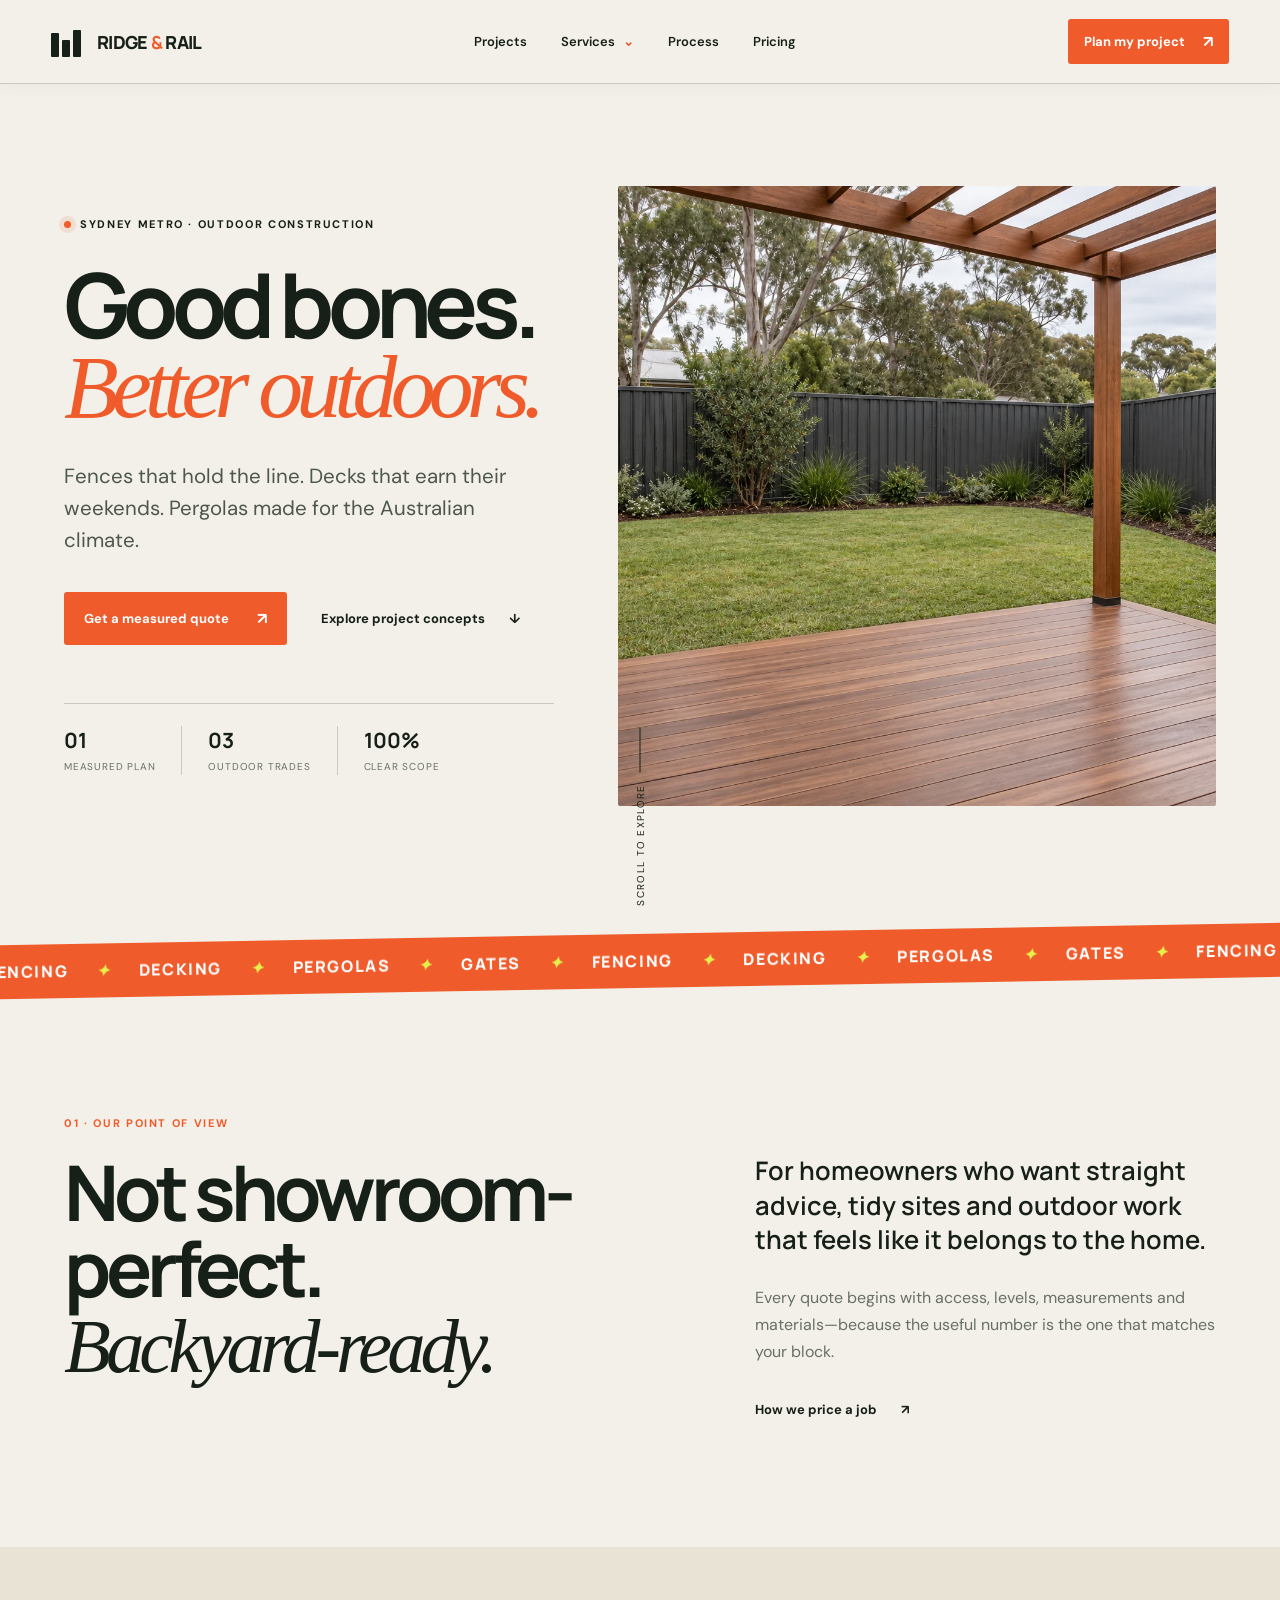
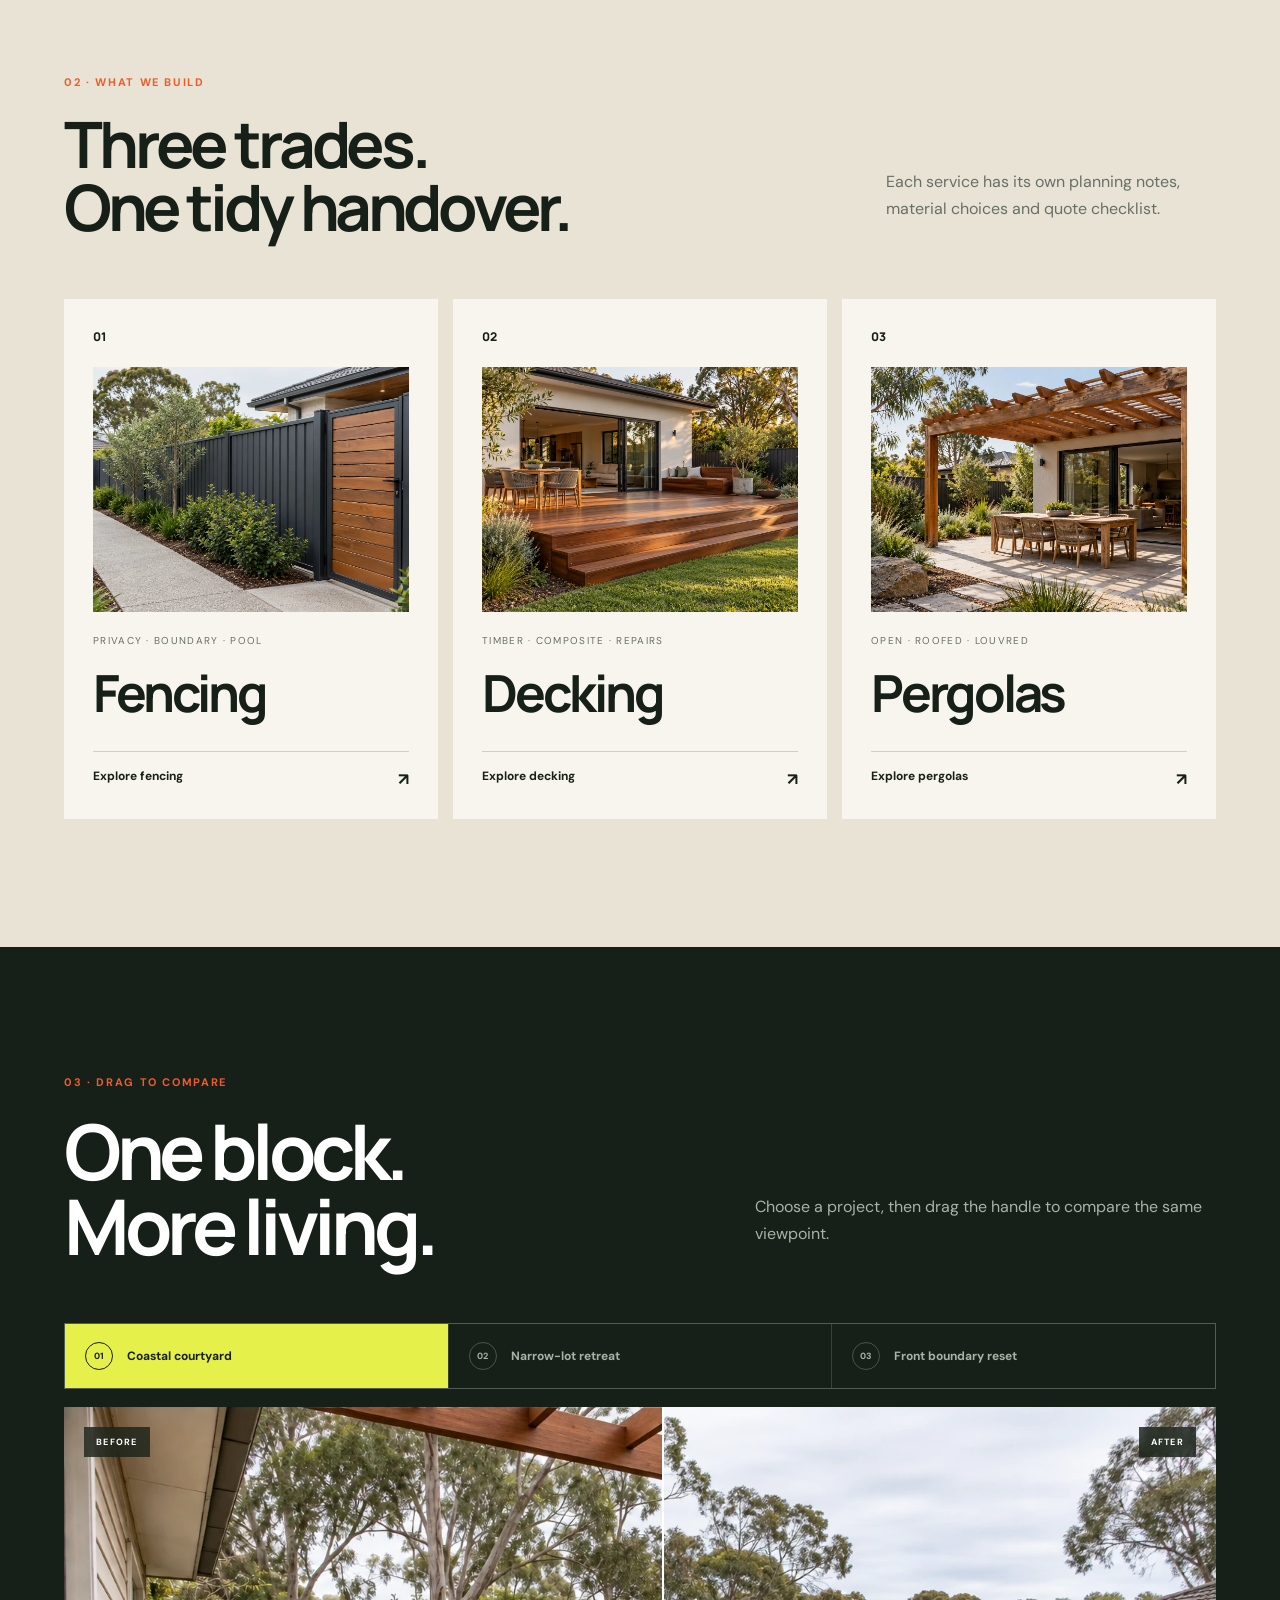
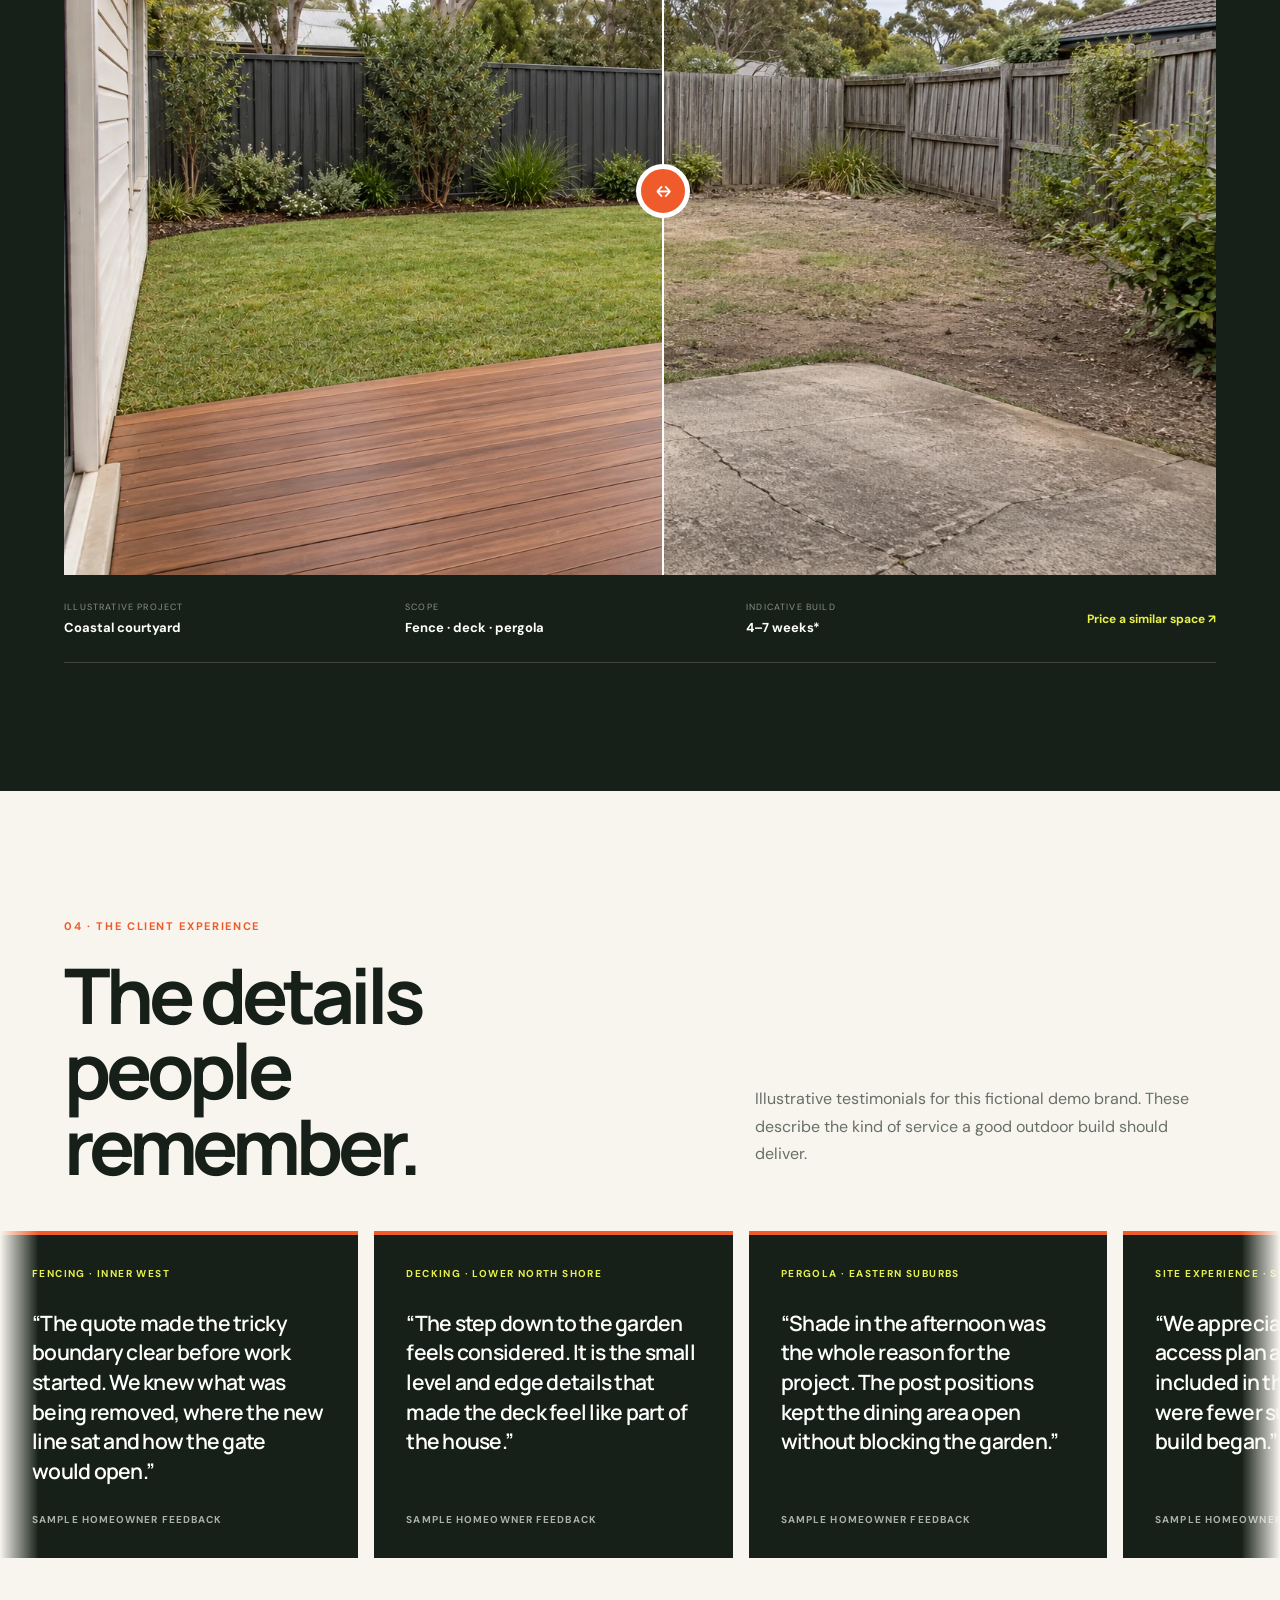
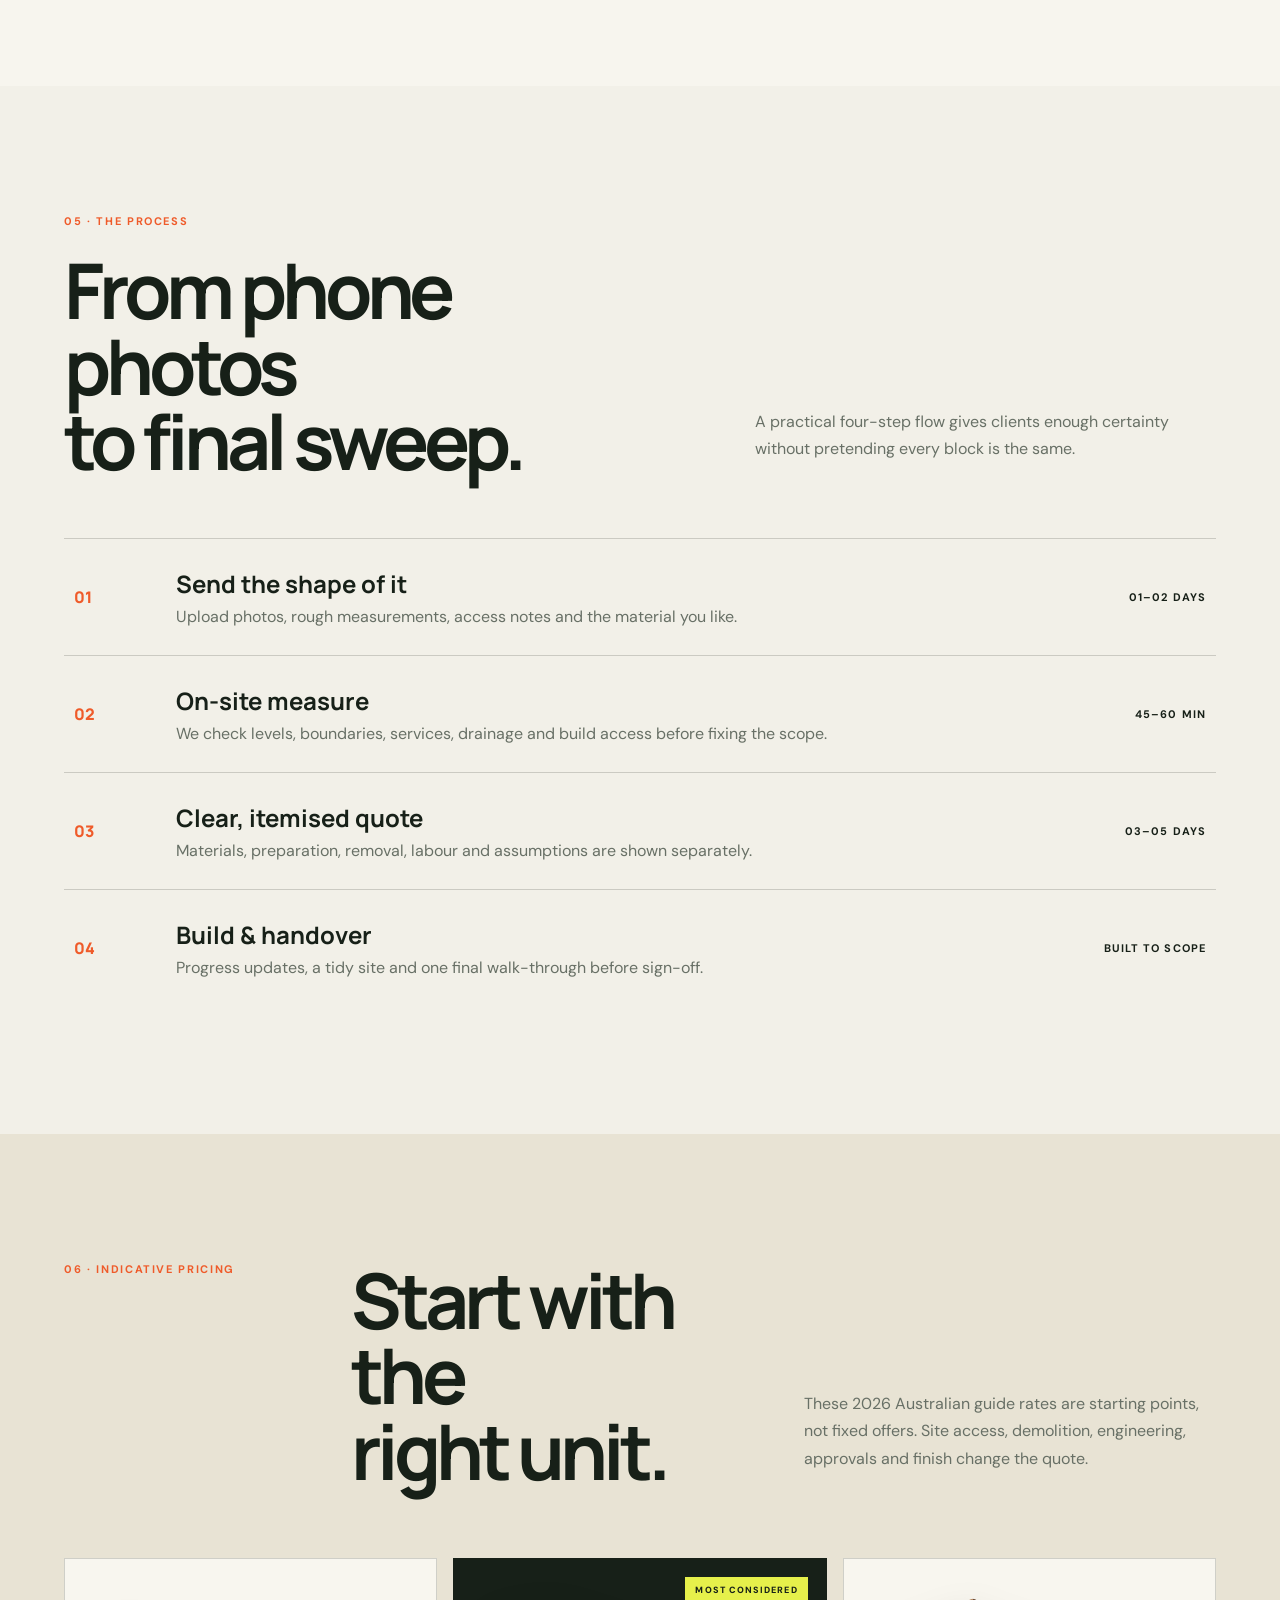
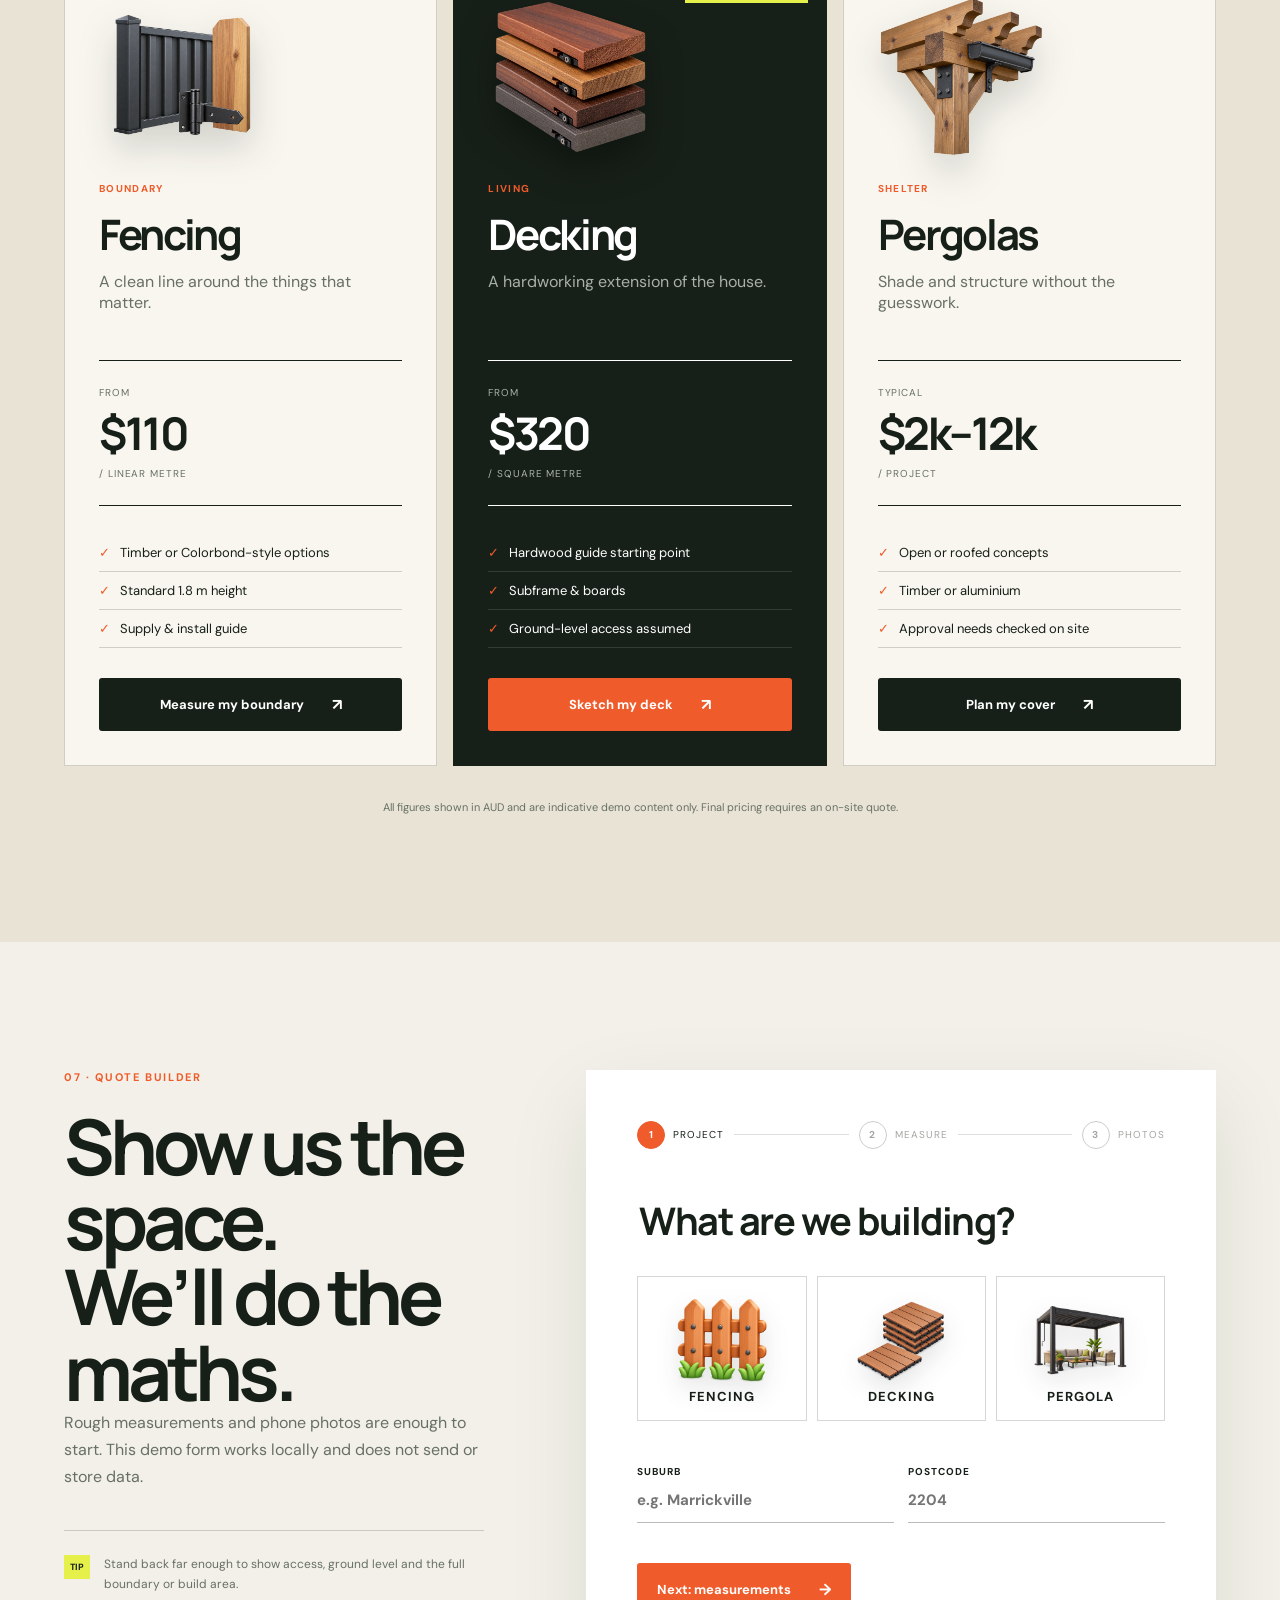
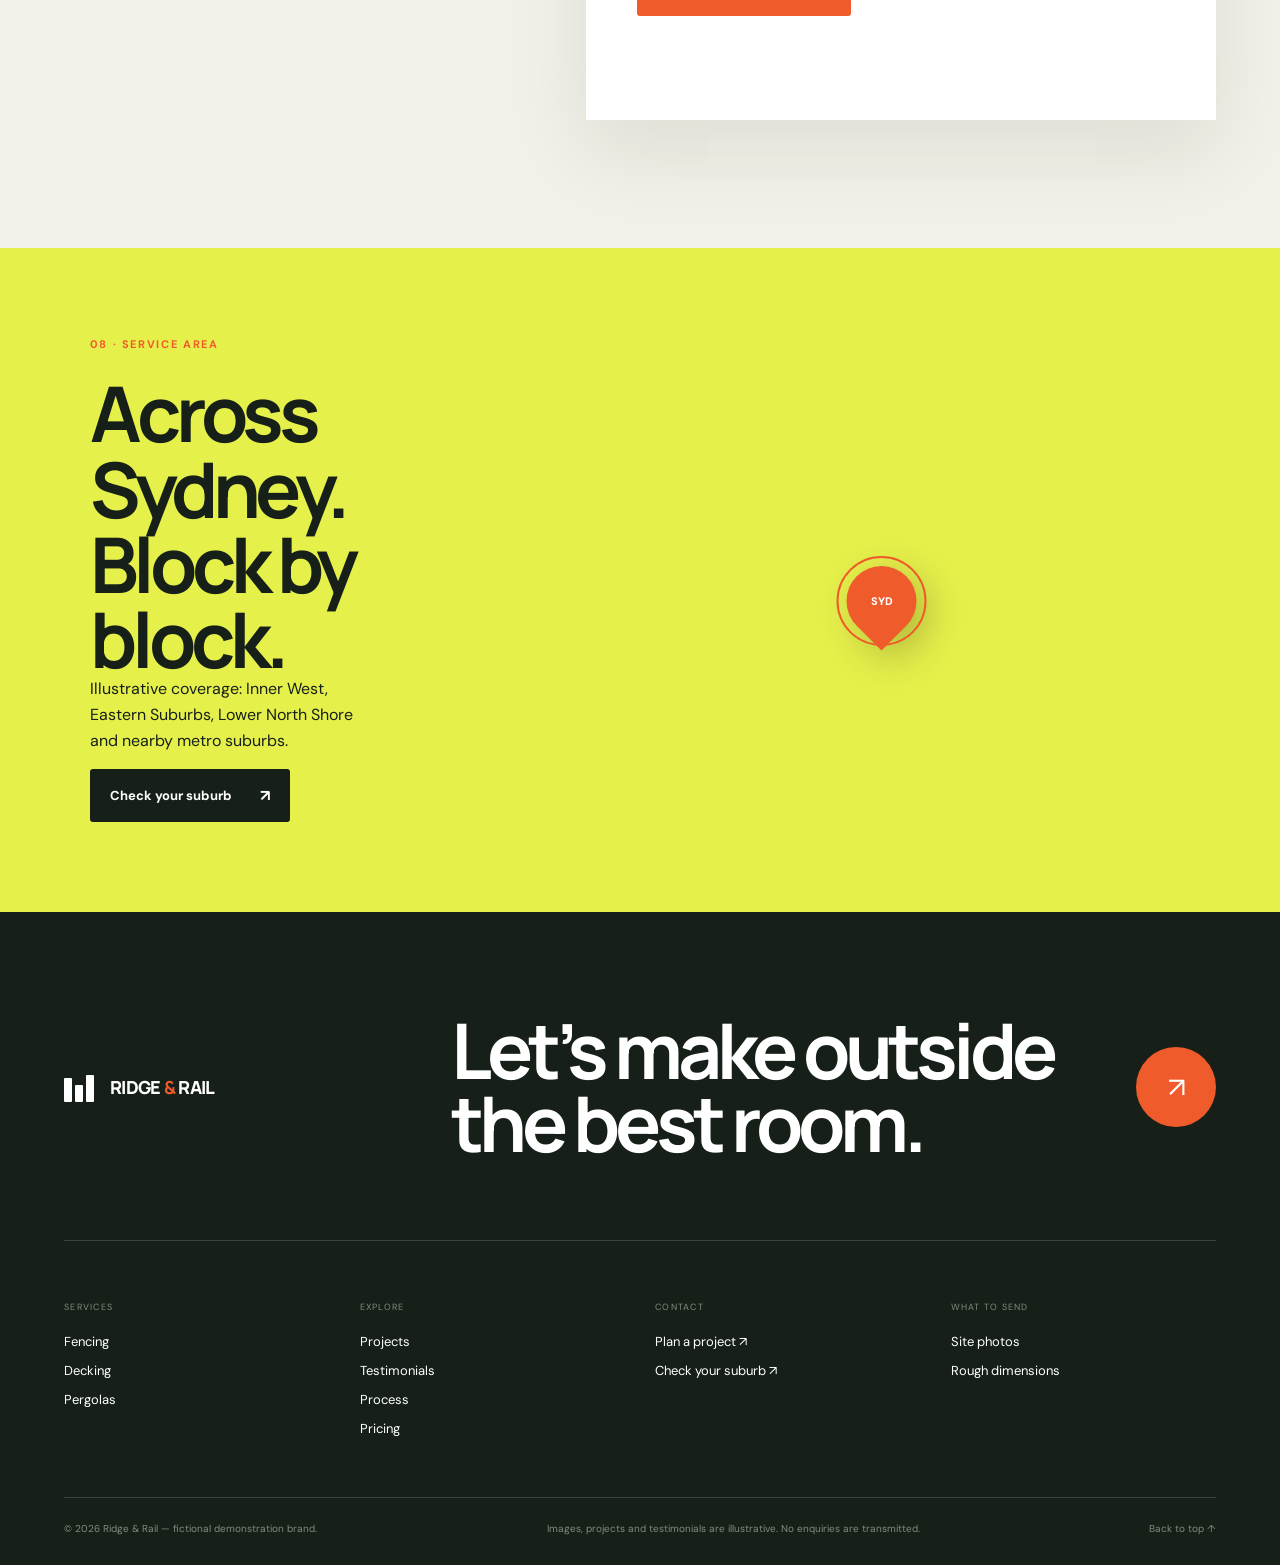
==== commit 816bc946: "Optimize site images for deployment" ====
--- a/index.html
+++ b/index.html
@@ -52,7 +52,7 @@
       </div>
 
       <div class="hero-media" data-reveal>
-        <img src="assets/backyard-after.png" alt="Finished timber deck, pergola and charcoal fence in an Australian backyard">
+        <img src="assets/backyard-after.webp" alt="Finished timber deck, pergola and charcoal fence in an Australian backyard">
       </div>
       <div class="scroll-note" aria-hidden="true">Scroll to explore <i></i></div>
     </section>
@@ -110,13 +110,13 @@
         <p>Choose a project, then drag the handle to compare the same viewpoint.</p>
       </div>
       <div class="project-tabs" role="tablist" aria-label="Choose a transformation project" data-reveal>
-        <button class="active" type="button" role="tab" aria-selected="true" data-project="0" data-before="assets/backyard-before.png" data-after="assets/backyard-after.png" data-before-alt="Backyard before outdoor renovation" data-after-alt="Backyard after new deck, pergola and fence" data-title="Coastal courtyard" data-scope="Fence · deck · pergola" data-time="4–7 weeks*"><span>01</span>Coastal courtyard</button>
-        <button type="button" role="tab" aria-selected="false" data-project="1" data-before="assets/courtyard-before.png" data-after="assets/courtyard-after.png" data-before-alt="Narrow side courtyard before renovation" data-after-alt="Narrow side courtyard after a deck, pergola and new fence" data-title="Narrow-lot retreat" data-scope="Deck · fence · pergola" data-time="3–5 weeks*"><span>02</span>Narrow-lot retreat</button>
-        <button type="button" role="tab" aria-selected="false" data-project="2" data-before="assets/front-boundary-before.png" data-after="assets/front-boundary-after.png" data-before-alt="Tired front boundary before renovation" data-after-alt="Front boundary after a new slat fence, timber gate and entry arbour" data-title="Front boundary reset" data-scope="Fence · gate · entry arbour" data-time="2–4 weeks*"><span>03</span>Front boundary reset</button>
+        <button class="active" type="button" role="tab" aria-selected="true" data-project="0" data-before="assets/backyard-before.webp" data-after="assets/backyard-after.webp" data-before-alt="Backyard before outdoor renovation" data-after-alt="Backyard after new deck, pergola and fence" data-title="Coastal courtyard" data-scope="Fence · deck · pergola" data-time="4–7 weeks*"><span>01</span>Coastal courtyard</button>
+        <button type="button" role="tab" aria-selected="false" data-project="1" data-before="assets/courtyard-before.webp" data-after="assets/courtyard-after.webp" data-before-alt="Narrow side courtyard before renovation" data-after-alt="Narrow side courtyard after a deck, pergola and new fence" data-title="Narrow-lot retreat" data-scope="Deck · fence · pergola" data-time="3–5 weeks*"><span>02</span>Narrow-lot retreat</button>
+        <button type="button" role="tab" aria-selected="false" data-project="2" data-before="assets/front-boundary-before.webp" data-after="assets/front-boundary-after.webp" data-before-alt="Tired front boundary before renovation" data-after-alt="Front boundary after a new slat fence, timber gate and entry arbour" data-title="Front boundary reset" data-scope="Fence · gate · entry arbour" data-time="2–4 weeks*"><span>03</span>Front boundary reset</button>
       </div>
       <div class="compare" data-compare data-reveal style="--position:52%" role="group" aria-label="Before and after project comparison">
-        <img class="compare-before" src="assets/backyard-before.png" alt="Backyard before outdoor renovation">
-        <div class="compare-after"><img src="assets/backyard-after.png" alt="Backyard after new deck, pergola and fence"></div>
+        <img class="compare-before" src="assets/backyard-before.webp" alt="Backyard before outdoor renovation">
+        <div class="compare-after"><img src="assets/backyard-after.webp" alt="Backyard after new deck, pergola and fence"></div>
         <span class="compare-label before-label">Before</span>
         <span class="compare-label after-label">After</span>
         <div class="compare-line" aria-hidden="true"><span>↔</span></div>
@@ -174,7 +174,7 @@
       </div>
       <div class="price-grid">
         <article class="price-card" data-reveal>
-          <img class="price-image" src="assets/price-fencing.png" alt="Steel and timber fencing material samples">
+          <img class="price-image" src="assets/price-fencing.webp" alt="Steel and timber fencing material samples">
           <p class="plan-kicker">Boundary</p><h3>Fencing</h3><p class="plan-note">A clean line around the things that matter.</p>
           <div class="price"><small>from</small><strong>$110</strong><span>/ linear metre</span></div>
           <ul><li>Timber or Colorbond-style options</li><li>Standard 1.8 m height</li><li>Supply & install guide</li></ul>
@@ -182,14 +182,14 @@
         </article>
         <article class="price-card featured" data-reveal>
           <div class="popular">Most considered</div>
-          <img class="price-image" src="assets/price-decking.png" alt="Stacked hardwood and composite decking samples">
+          <img class="price-image" src="assets/price-decking.webp" alt="Stacked hardwood and composite decking samples">
           <p class="plan-kicker">Living</p><h3>Decking</h3><p class="plan-note">A hardworking extension of the house.</p>
           <div class="price"><small>from</small><strong>$320</strong><span>/ square metre</span></div>
           <ul><li>Hardwood guide starting point</li><li>Subframe & boards</li><li>Ground-level access assumed</li></ul>
           <a class="button" href="#quote">Sketch my deck <span>↗</span></a>
         </article>
         <article class="price-card" data-reveal>
-          <img class="price-image" src="assets/price-pergola.png" alt="Timber pergola joint and gutter detail">
+          <img class="price-image" src="assets/price-pergola.webp" alt="Timber pergola joint and gutter detail">
           <p class="plan-kicker">Shelter</p><h3>Pergolas</h3><p class="plan-note">Shade and structure without the guesswork.</p>
           <div class="price"><small>typical</small><strong>$2k–12k</strong><span>/ project</span></div>
           <ul><li>Open or roofed concepts</li><li>Timber or aluminium</li><li>Approval needs checked on site</li></ul>
@@ -211,9 +211,9 @@
         <fieldset class="form-step active" data-step="0">
           <legend>What are we building?</legend>
           <div class="choice-grid">
-            <label><input type="checkbox" name="service" value="Fencing"><img class="choice-icon" src="assets/choice-fencing.png" alt=""><b>Fencing</b></label>
-            <label><input type="checkbox" name="service" value="Decking"><img class="choice-icon" src="assets/choice-decking.png" alt=""><b>Decking</b></label>
-            <label><input type="checkbox" name="service" value="Pergola"><img class="choice-icon" src="assets/choice-pergola.png" alt=""><b>Pergola</b></label>
+            <label><input type="checkbox" name="service" value="Fencing"><img class="choice-icon" src="assets/choice-fencing.webp" alt=""><b>Fencing</b></label>
+            <label><input type="checkbox" name="service" value="Decking"><img class="choice-icon" src="assets/choice-decking.webp" alt=""><b>Decking</b></label>
+            <label><input type="checkbox" name="service" value="Pergola"><img class="choice-icon" src="assets/choice-pergola.webp" alt=""><b>Pergola</b></label>
           </div>
           <div class="field-row"><label>Suburb<input type="text" name="suburb" placeholder="e.g. Marrickville"></label><label>Postcode<input type="text" name="postcode" inputmode="numeric" placeholder="2204"></label></div>
           <button class="button next-step" type="button">Next: measurements <span>→</span></button>
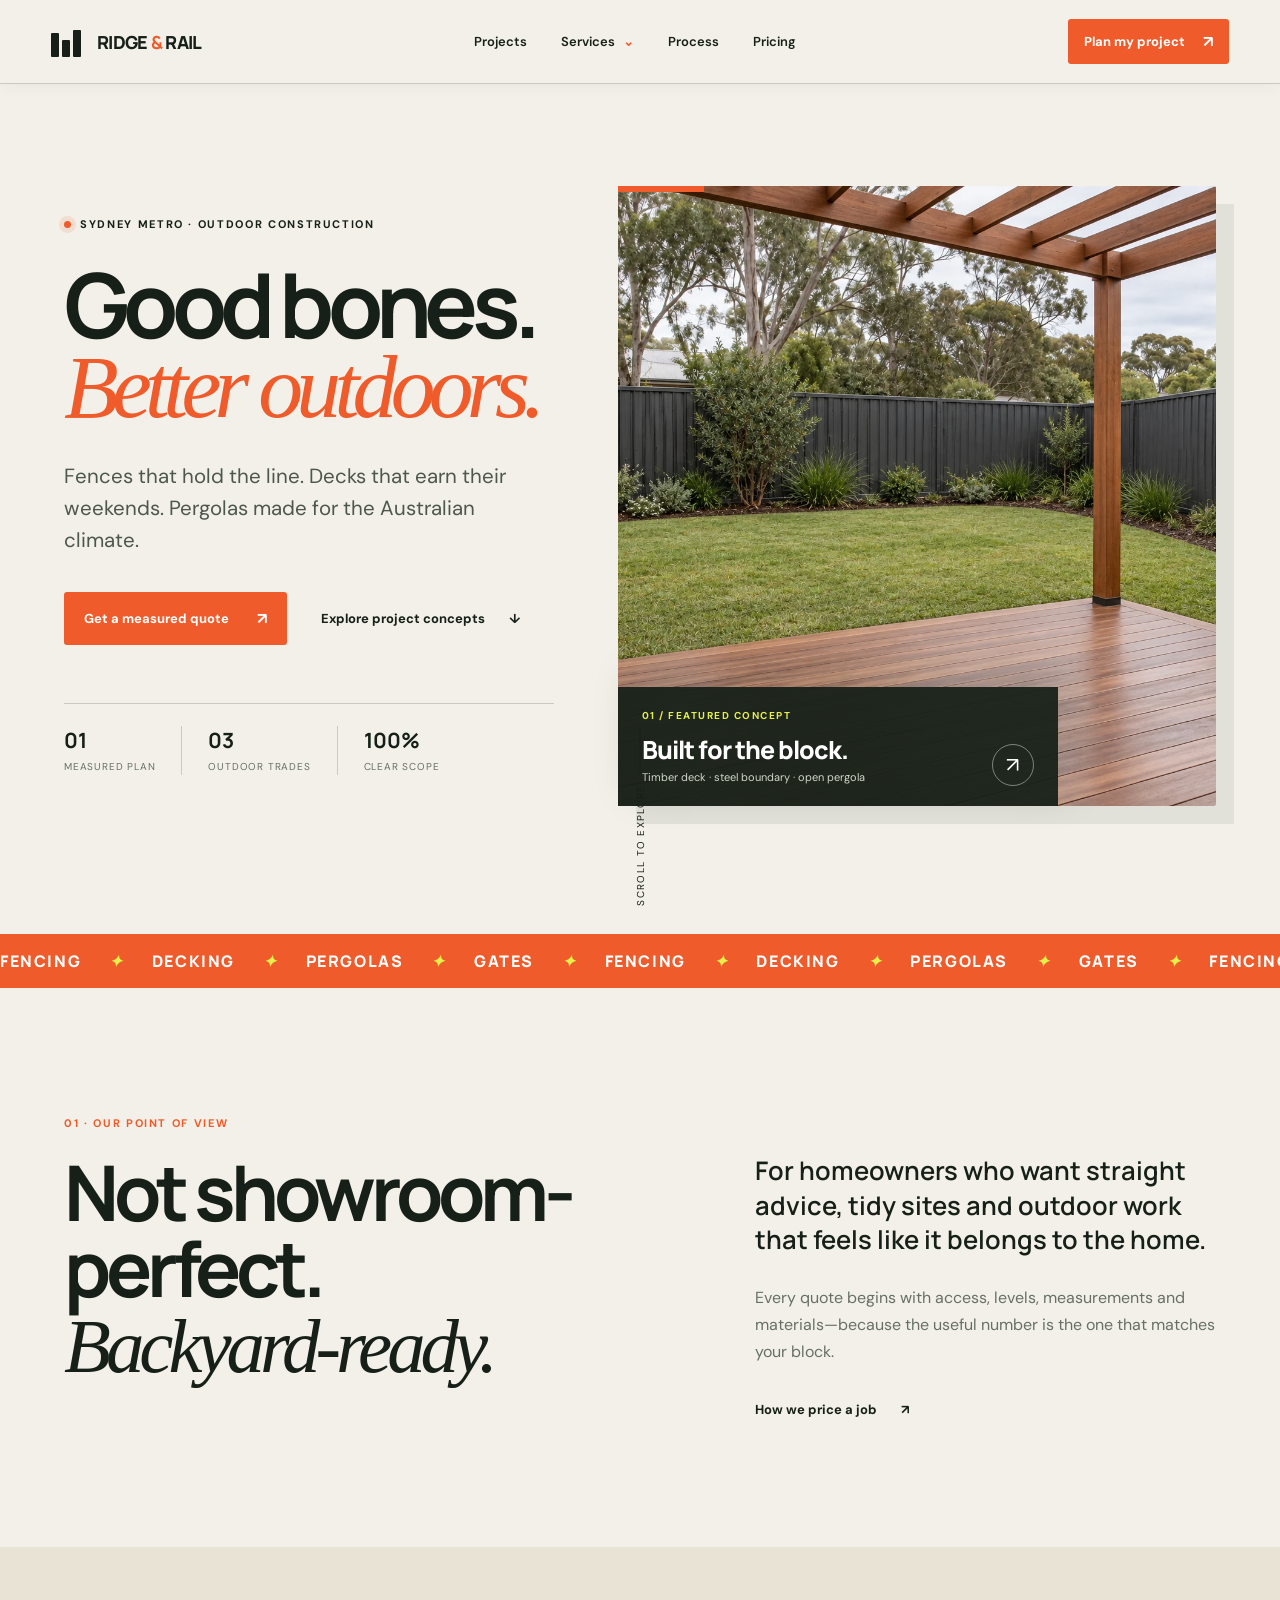
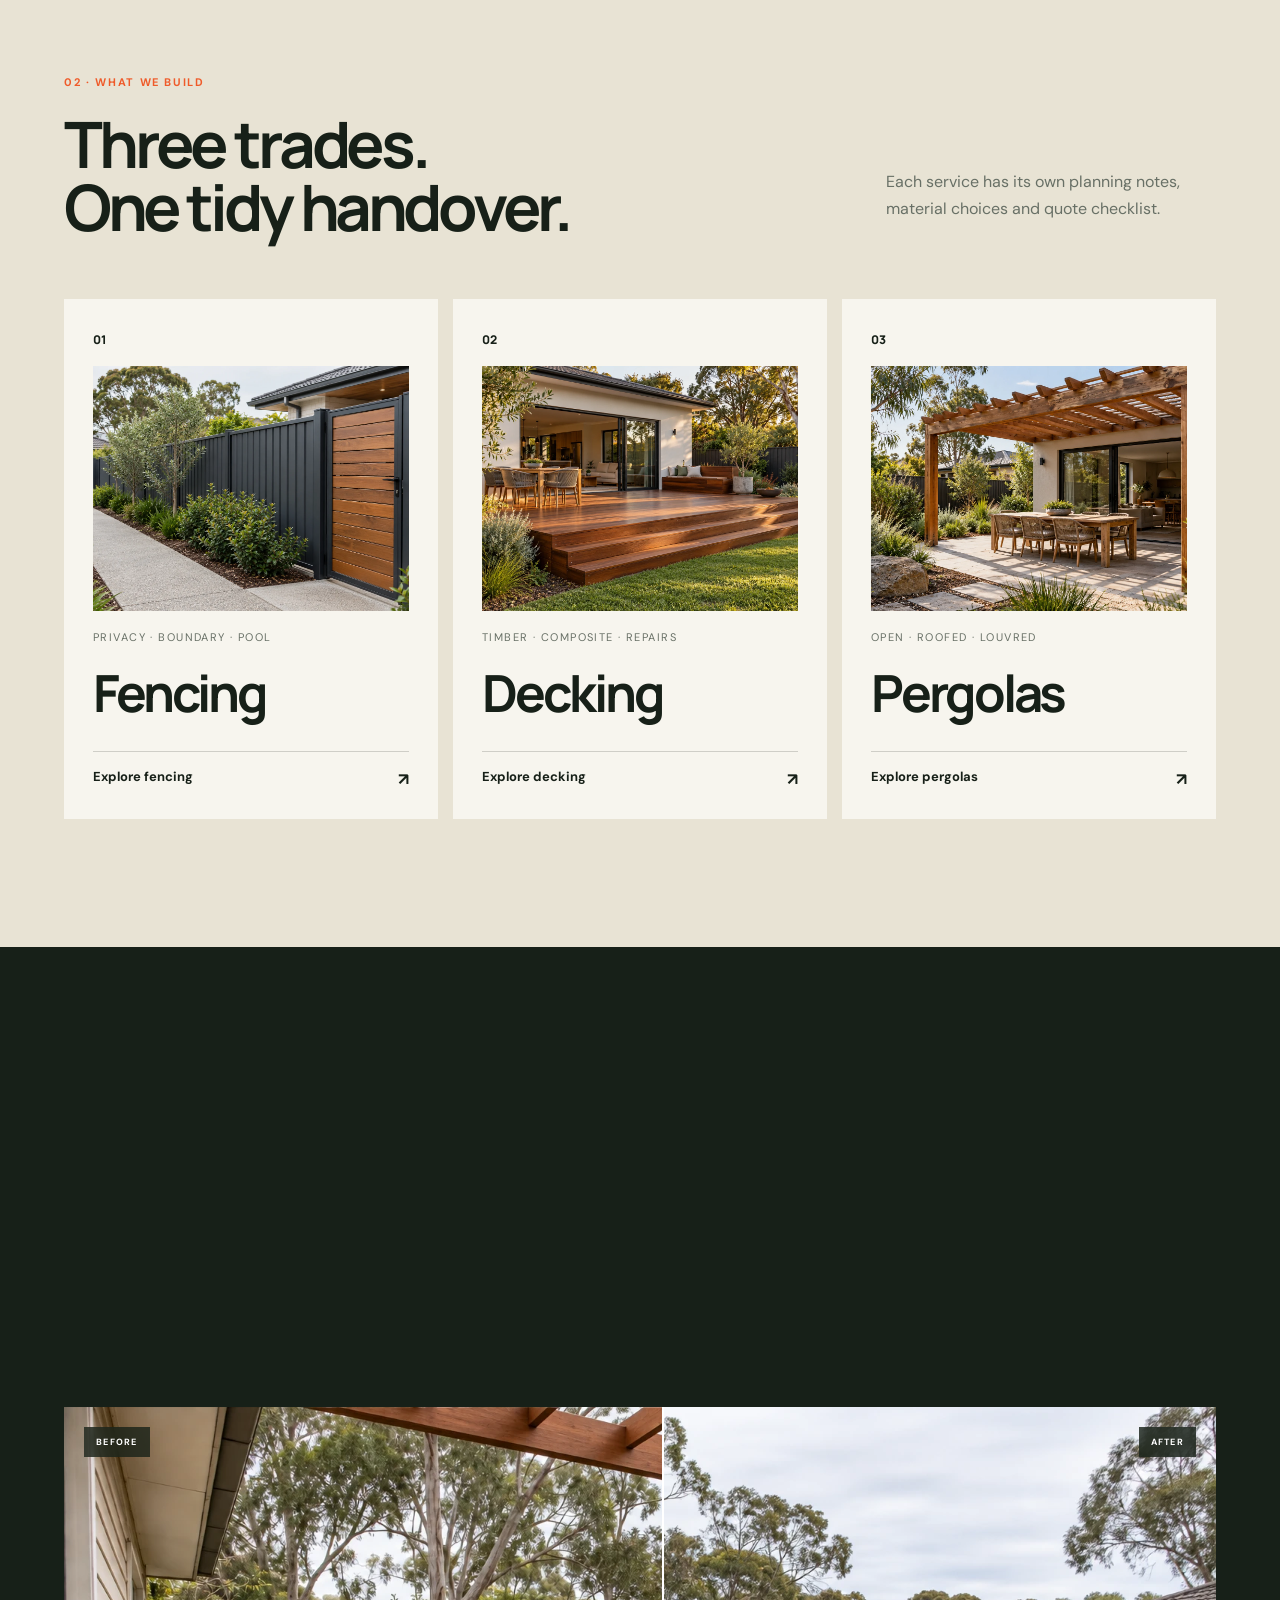
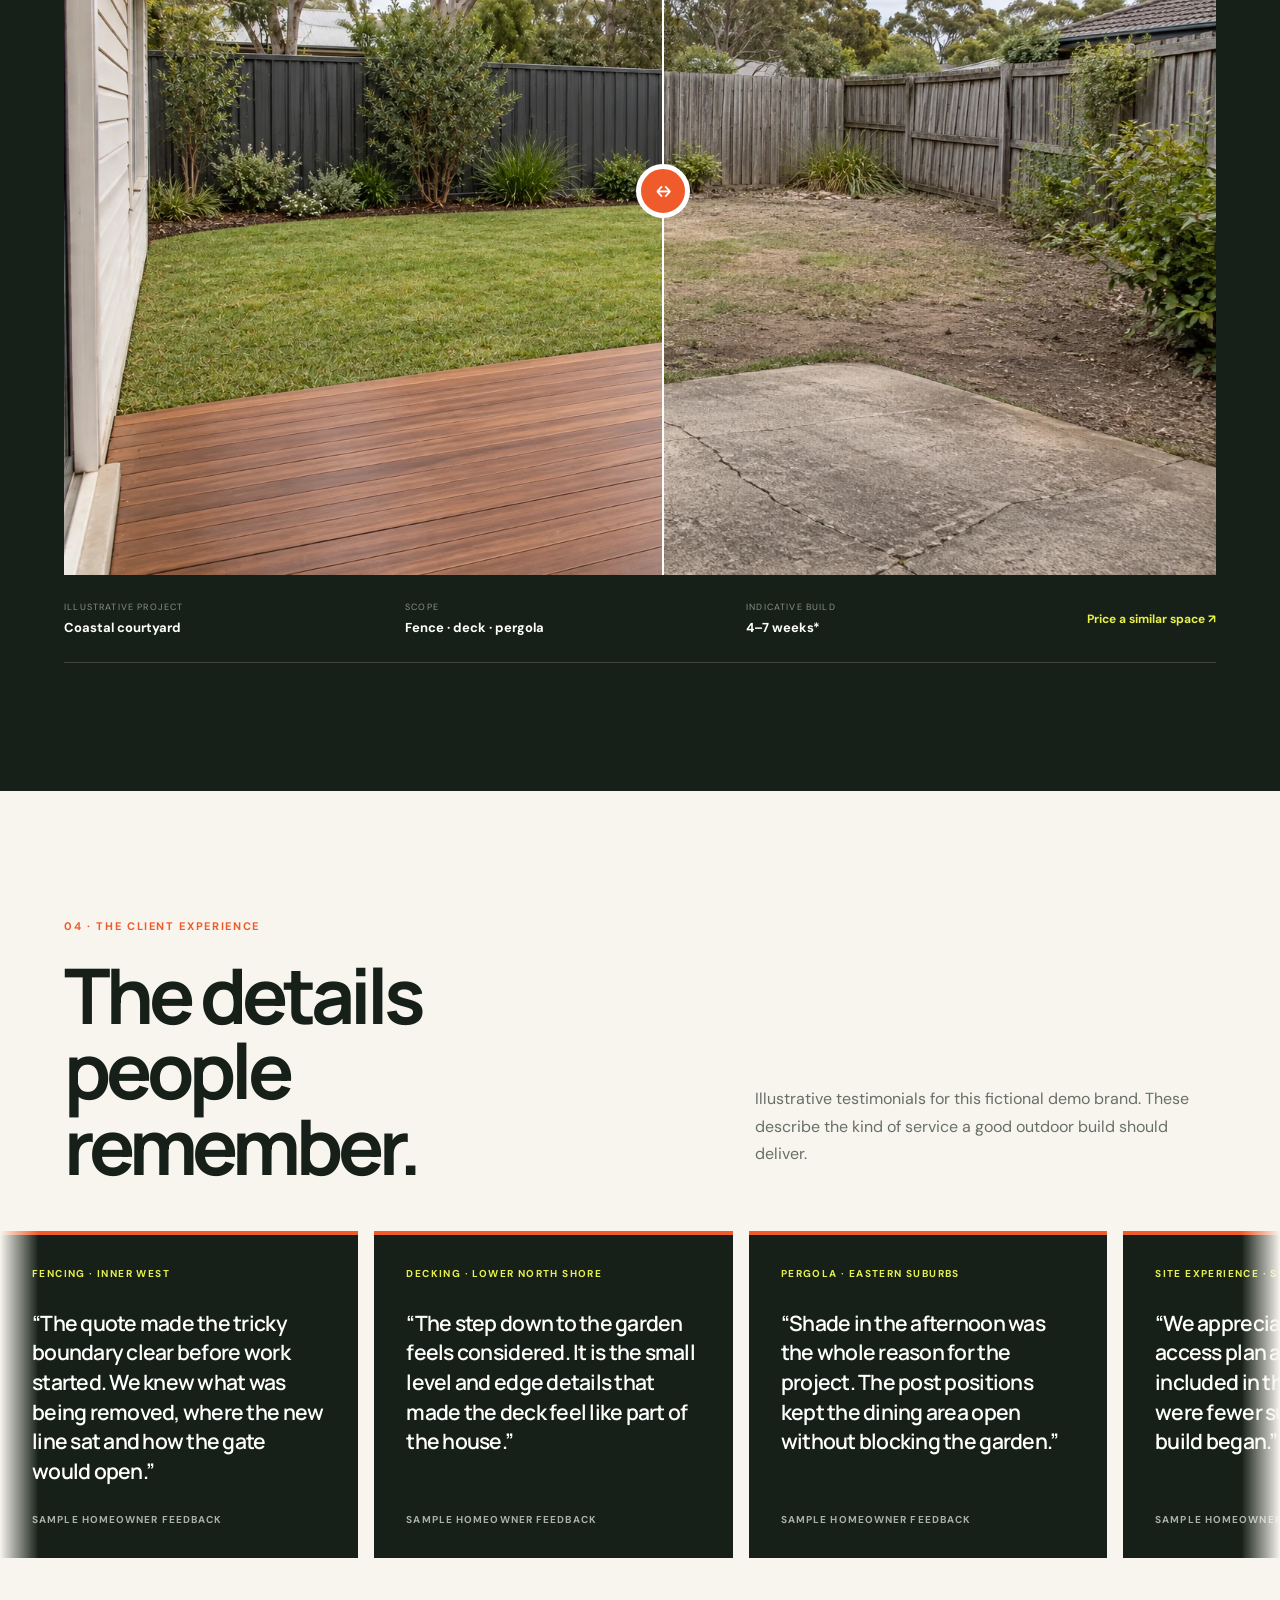
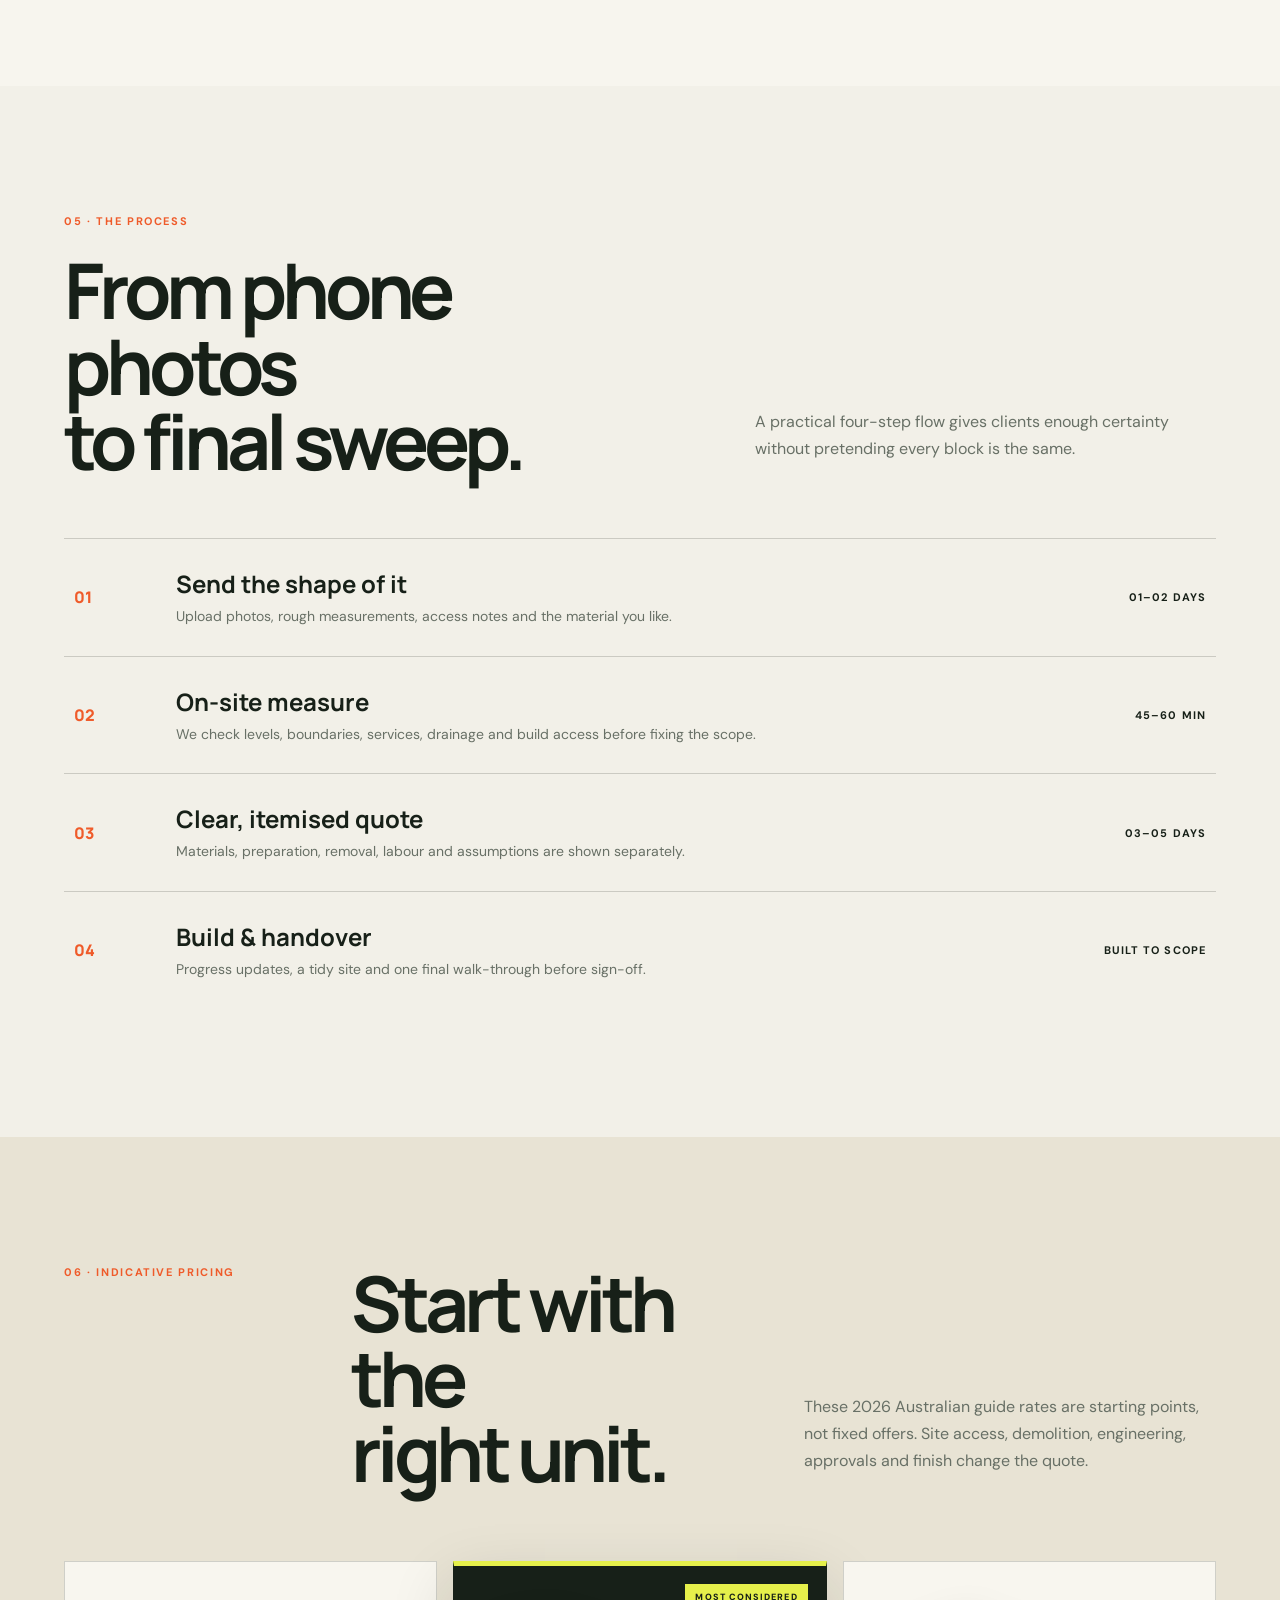
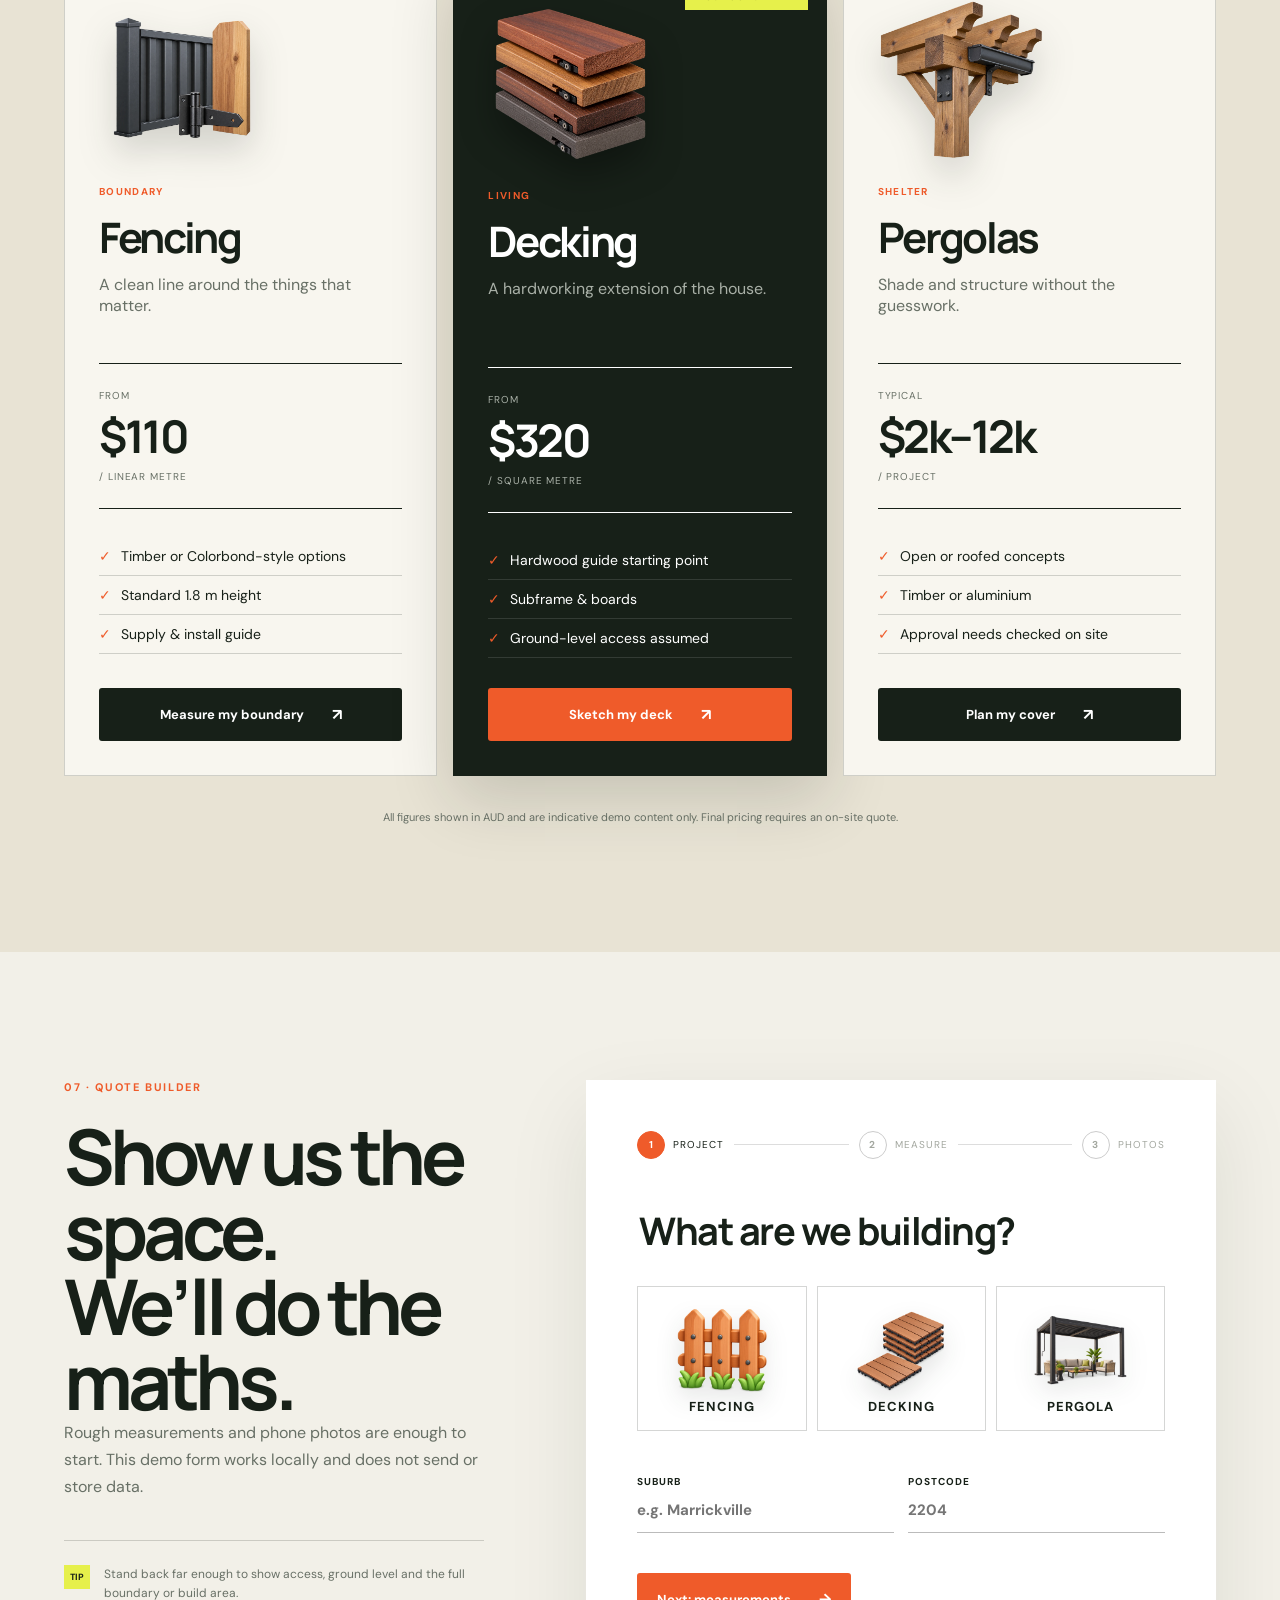
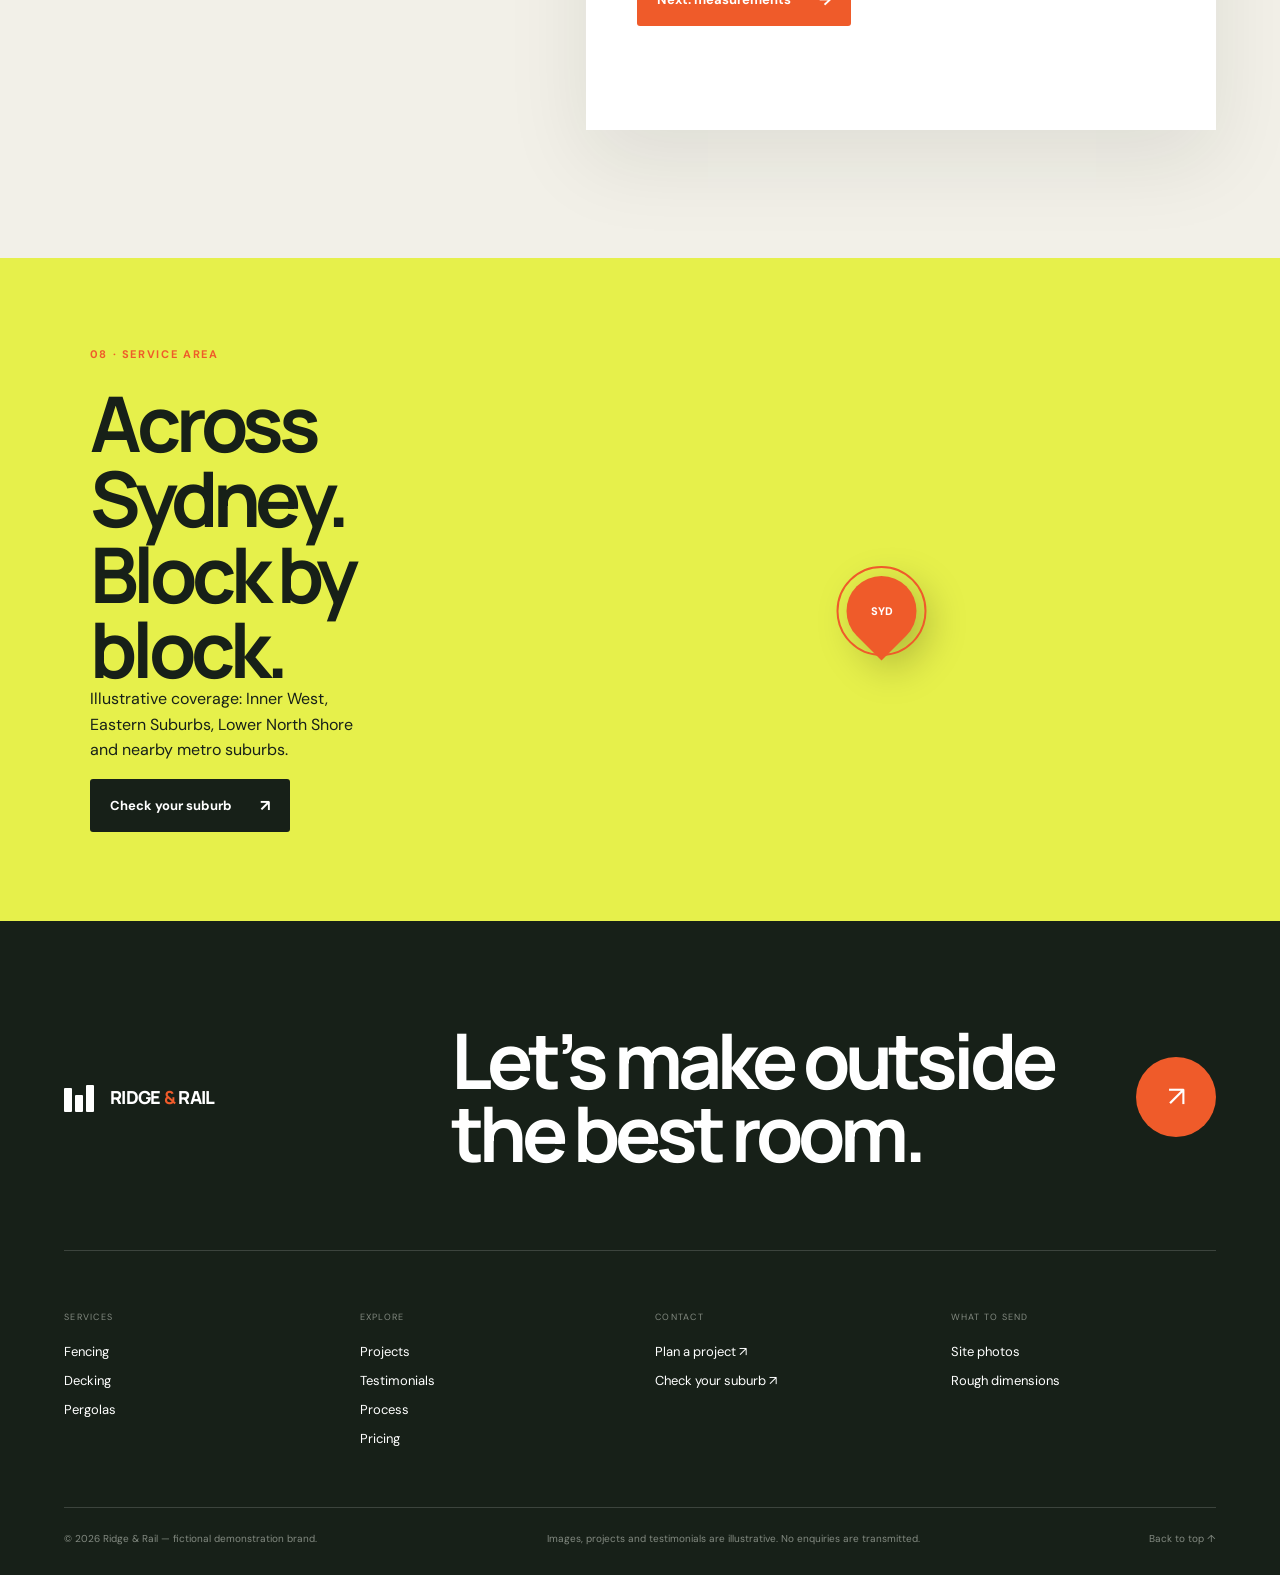
==== commit 77a1647b: "Refine fencing site design" ====
--- a/index.html
+++ b/index.html
@@ -8,7 +8,7 @@
   <link rel="preconnect" href="https://fonts.googleapis.com">
   <link rel="preconnect" href="https://fonts.gstatic.com" crossorigin>
   <link href="https://fonts.googleapis.com/css2?family=DM+Sans:wght@400;500;600;700&family=Manrope:wght@500;600;700;800&display=swap" rel="stylesheet">
-  <link rel="stylesheet" href="style.css?v=20261004">
+  <link rel="stylesheet" href="style.css?v=20261004-design2">
 </head>
 <body>
   <header class="site-header" id="top">
@@ -53,6 +53,11 @@
 
       <div class="hero-media" data-reveal>
         <img src="assets/backyard-after.webp" alt="Finished timber deck, pergola and charcoal fence in an Australian backyard">
+        <div class="hero-project-note" aria-label="Featured project concept">
+          <span class="hero-project-index">01 / FEATURED CONCEPT</span>
+          <div><strong>Built for the block.</strong><span>Timber deck · steel boundary · open pergola</span></div>
+          <a href="#work" aria-label="See outdoor project concepts">↗</a>
+        </div>
       </div>
       <div class="scroll-note" aria-hidden="true">Scroll to explore <i></i></div>
     </section>
--- a/style.css
+++ b/style.css
@@ -168,3 +168,27 @@
   .detail-next{grid-template-columns:1fr}
 }
 @media(prefers-reduced-motion:reduce){.testimonial-window{overflow-x:auto;-webkit-mask-image:none;mask-image:none}.testimonial-track{animation:none}}
+
+/* Design-first refinement: measured outdoor work, with the project as the focal point. */
+:focus-visible{outline:3px solid var(--orange);outline-offset:4px}
+.hero-media{isolation:isolate;box-shadow:18px 18px 0 rgba(23,32,24,.07)}
+.hero-media::before{content:"";position:absolute;z-index:2;top:0;left:0;width:86px;height:6px;background:var(--orange)}
+.hero-project-note{position:absolute;z-index:3;left:0;bottom:0;width:min(440px,94%);padding:22px 24px 20px;background:rgba(23,32,24,.94);color:#fff;display:grid;grid-template-columns:1fr auto;column-gap:22px;align-items:end;box-shadow:14px -14px 38px rgba(23,32,24,.15)}
+.hero-project-index{grid-column:1/-1;color:var(--yellow);font-size:10px;font-weight:700;letter-spacing:.15em;margin-bottom:14px}
+.hero-project-note strong,.hero-project-note div span{display:block}
+.hero-project-note strong{font:800 clamp(19px,2vw,25px)/1.15 var(--display);letter-spacing:-.04em;margin-bottom:6px}
+.hero-project-note div span{font-size:11px;line-height:1.45;color:#d0d6ca}
+.hero-project-note a{width:42px;height:42px;display:grid;place-items:center;border:1px solid rgba(255,255,255,.42);border-radius:50%;font-size:21px;transition:background .2s,color .2s}
+.hero-project-note a:hover,.hero-project-note a:focus-visible{background:var(--yellow);color:var(--ink)}
+.ticker{width:100%;margin-left:0;transform:none}
+.service-card{border-top:4px solid transparent}
+.service-card:hover,.service-card:focus-visible{border-top-color:var(--orange)}
+.service-card p{font-size:11px;line-height:1.5}
+.card-link{font-size:13px}
+.section-head>p,.intro-grid>div>p:not(.large-copy),.pricing-intro>p,.quote-copy>p{font-size:16px}
+.process-list p{font-size:14px;line-height:1.55}
+.price-card{min-height:650px}
+.price-card.featured{box-shadow:0 24px 60px rgba(23,32,24,.16);border-top:5px solid var(--yellow)}
+.price-card li{font-size:14px}
+@media(max-width:960px){.hero-media{box-shadow:10px 10px 0 rgba(23,32,24,.07)}.price-card{min-height:auto}}
+@media(max-width:600px){.hero-project-note{width:100%;padding:15px 17px}.hero-project-index{font-size:9px;margin-bottom:9px}.hero-project-note strong{font-size:18px}.hero-project-note div span{font-size:10px}.hero-project-note a{width:38px;height:38px}.section-head>p,.intro-grid>div>p:not(.large-copy),.pricing-intro>p,.quote-copy>p{font-size:15px}}
